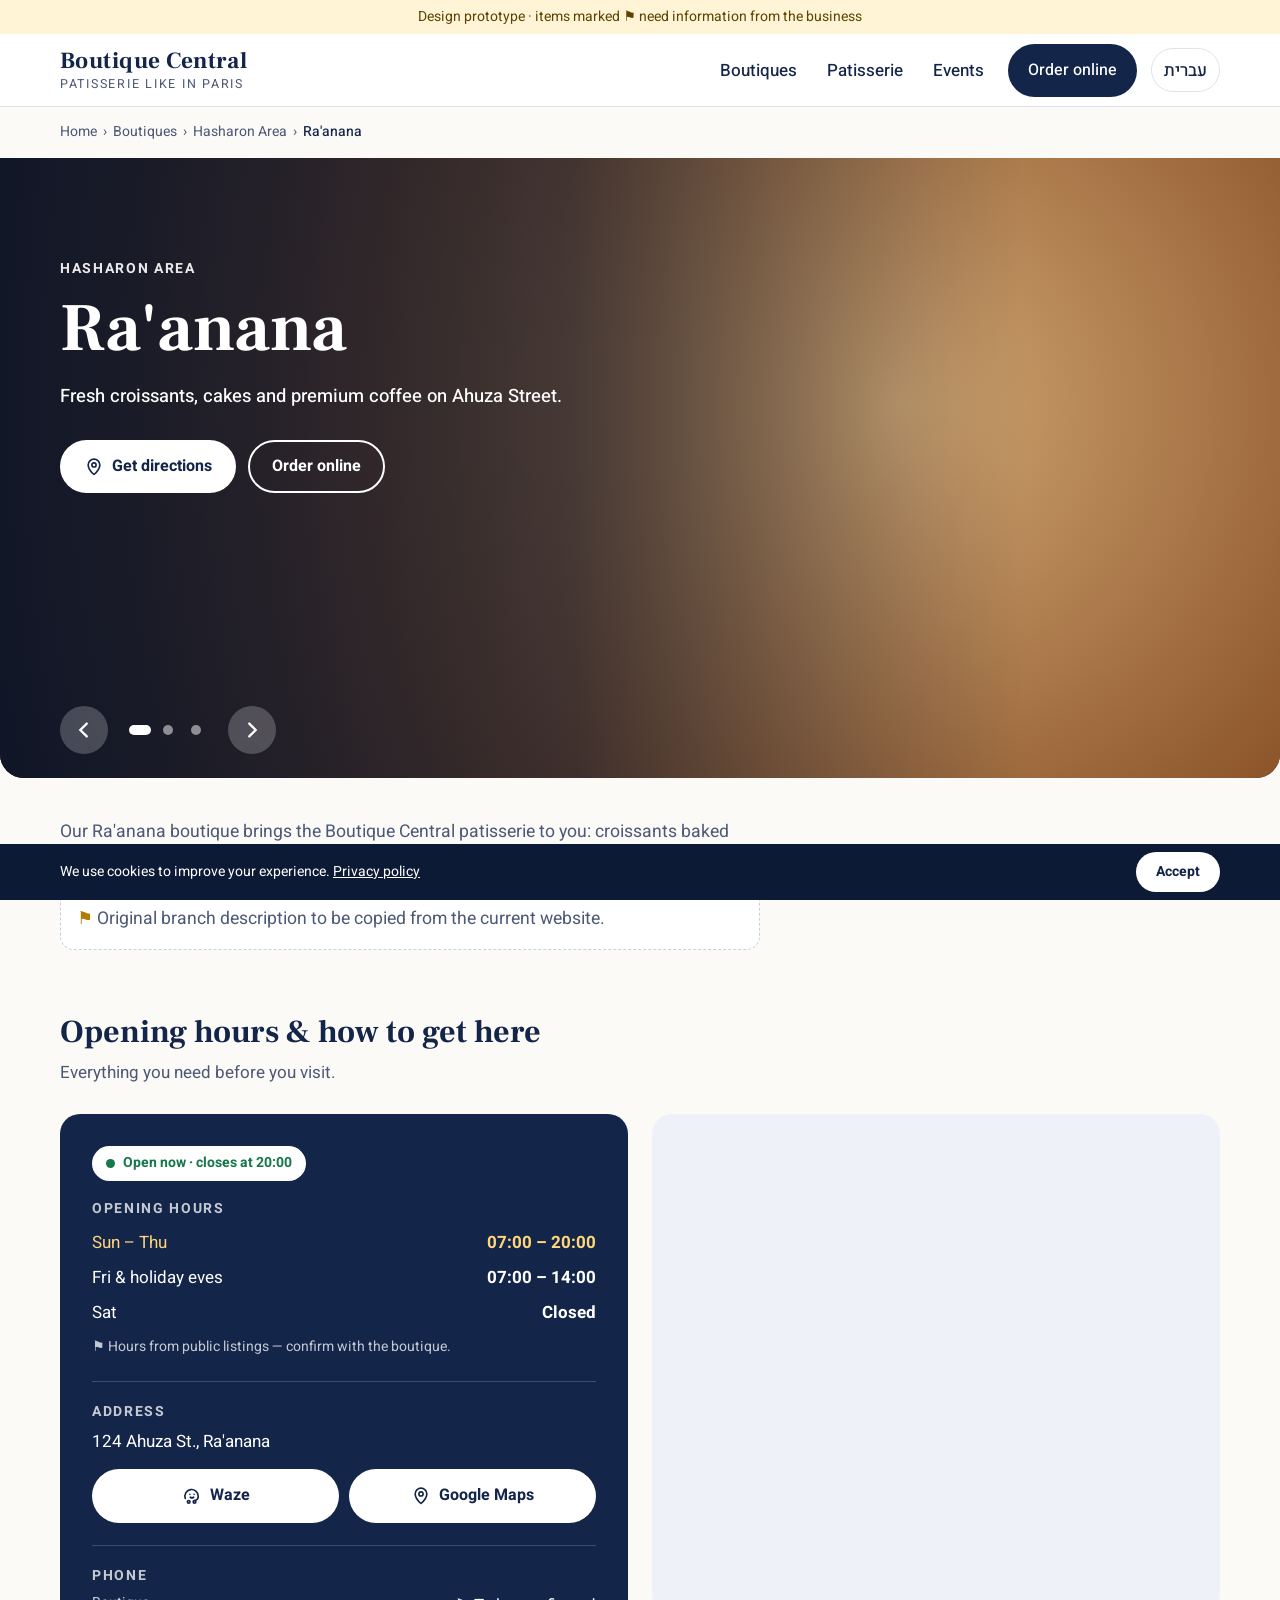
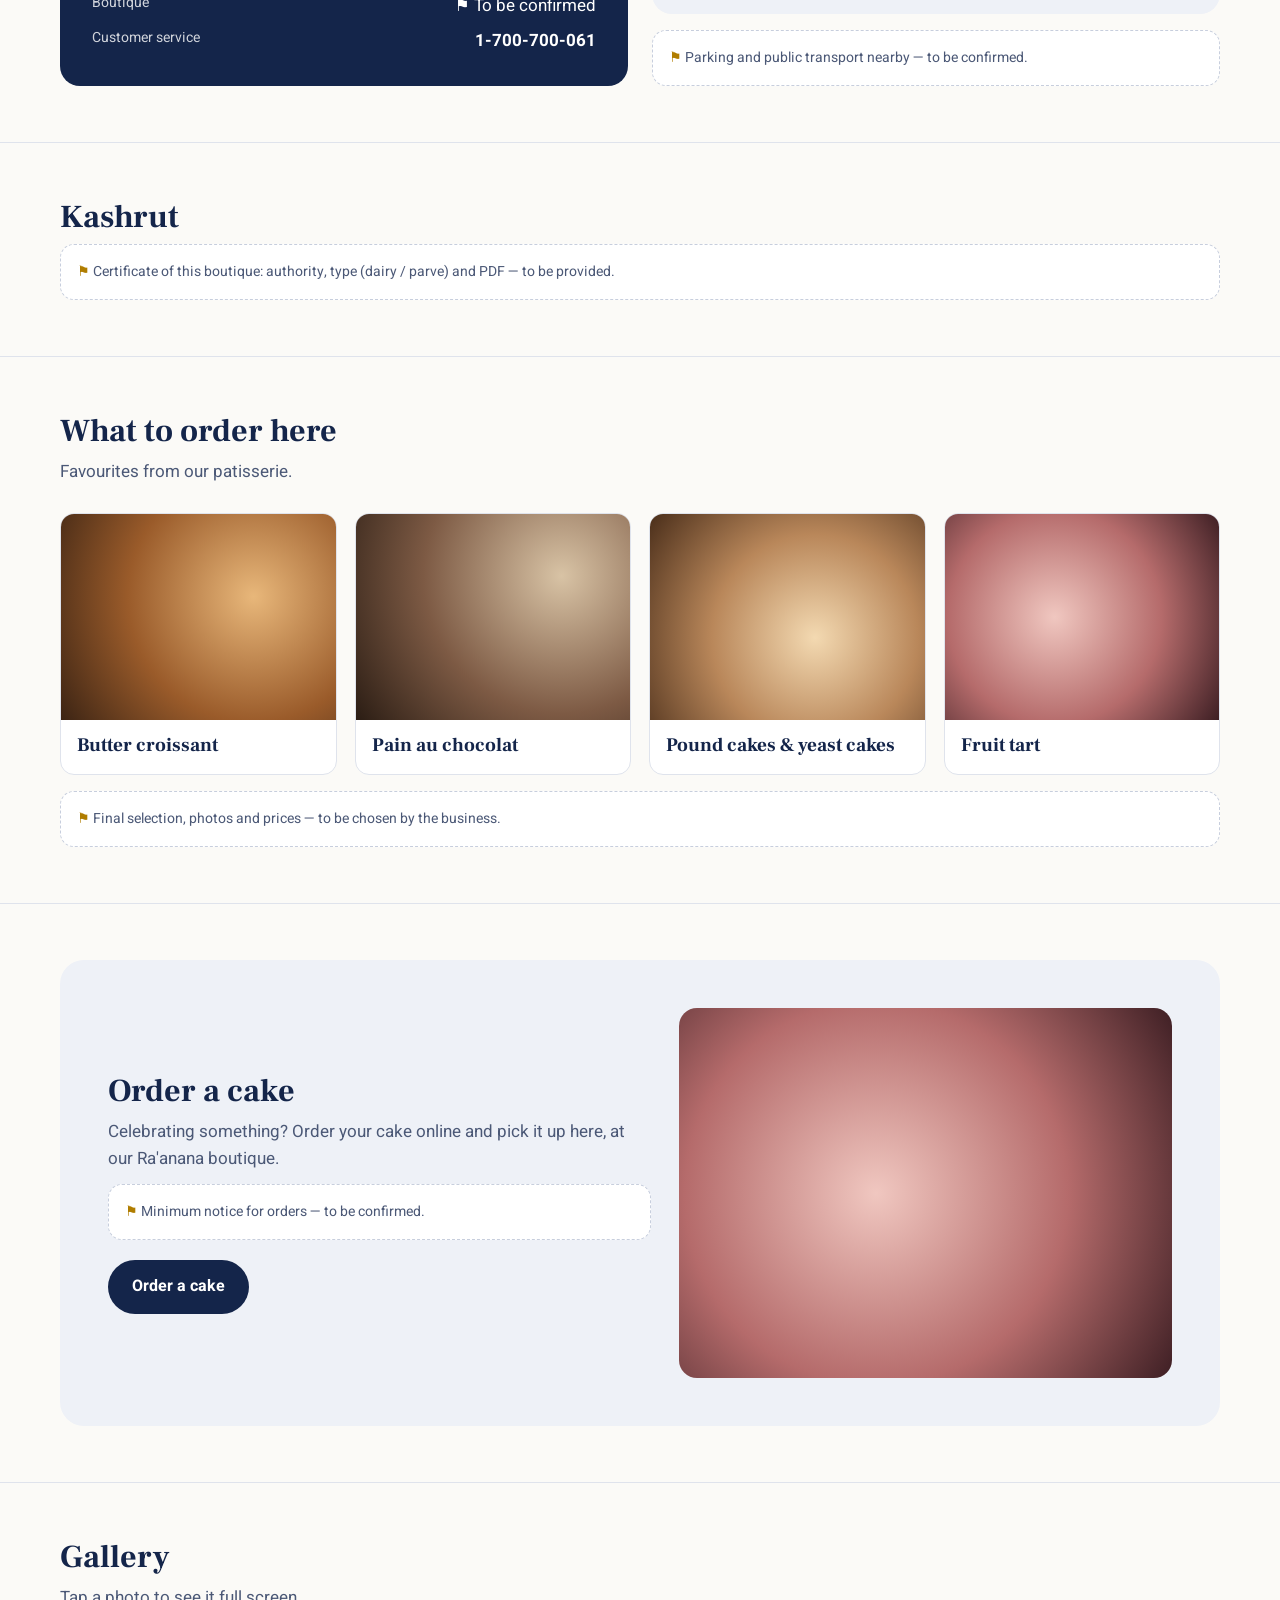
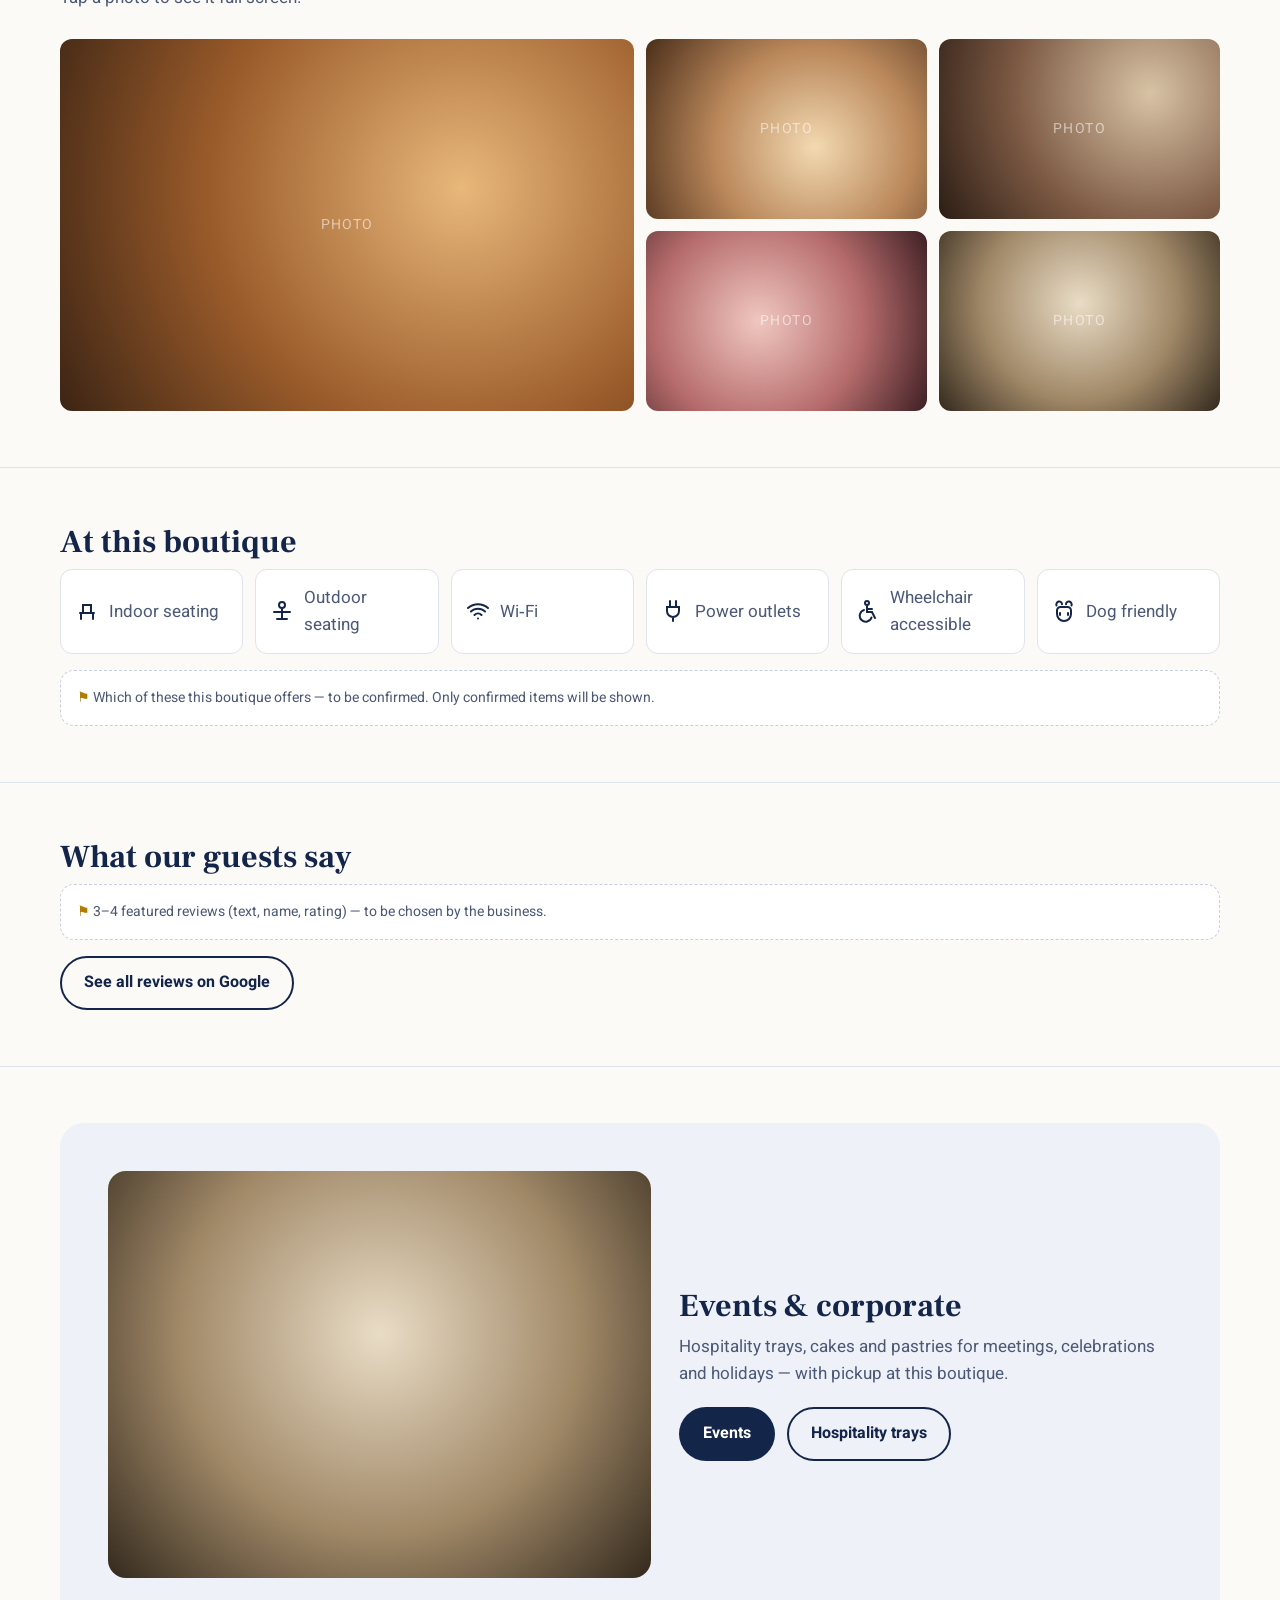
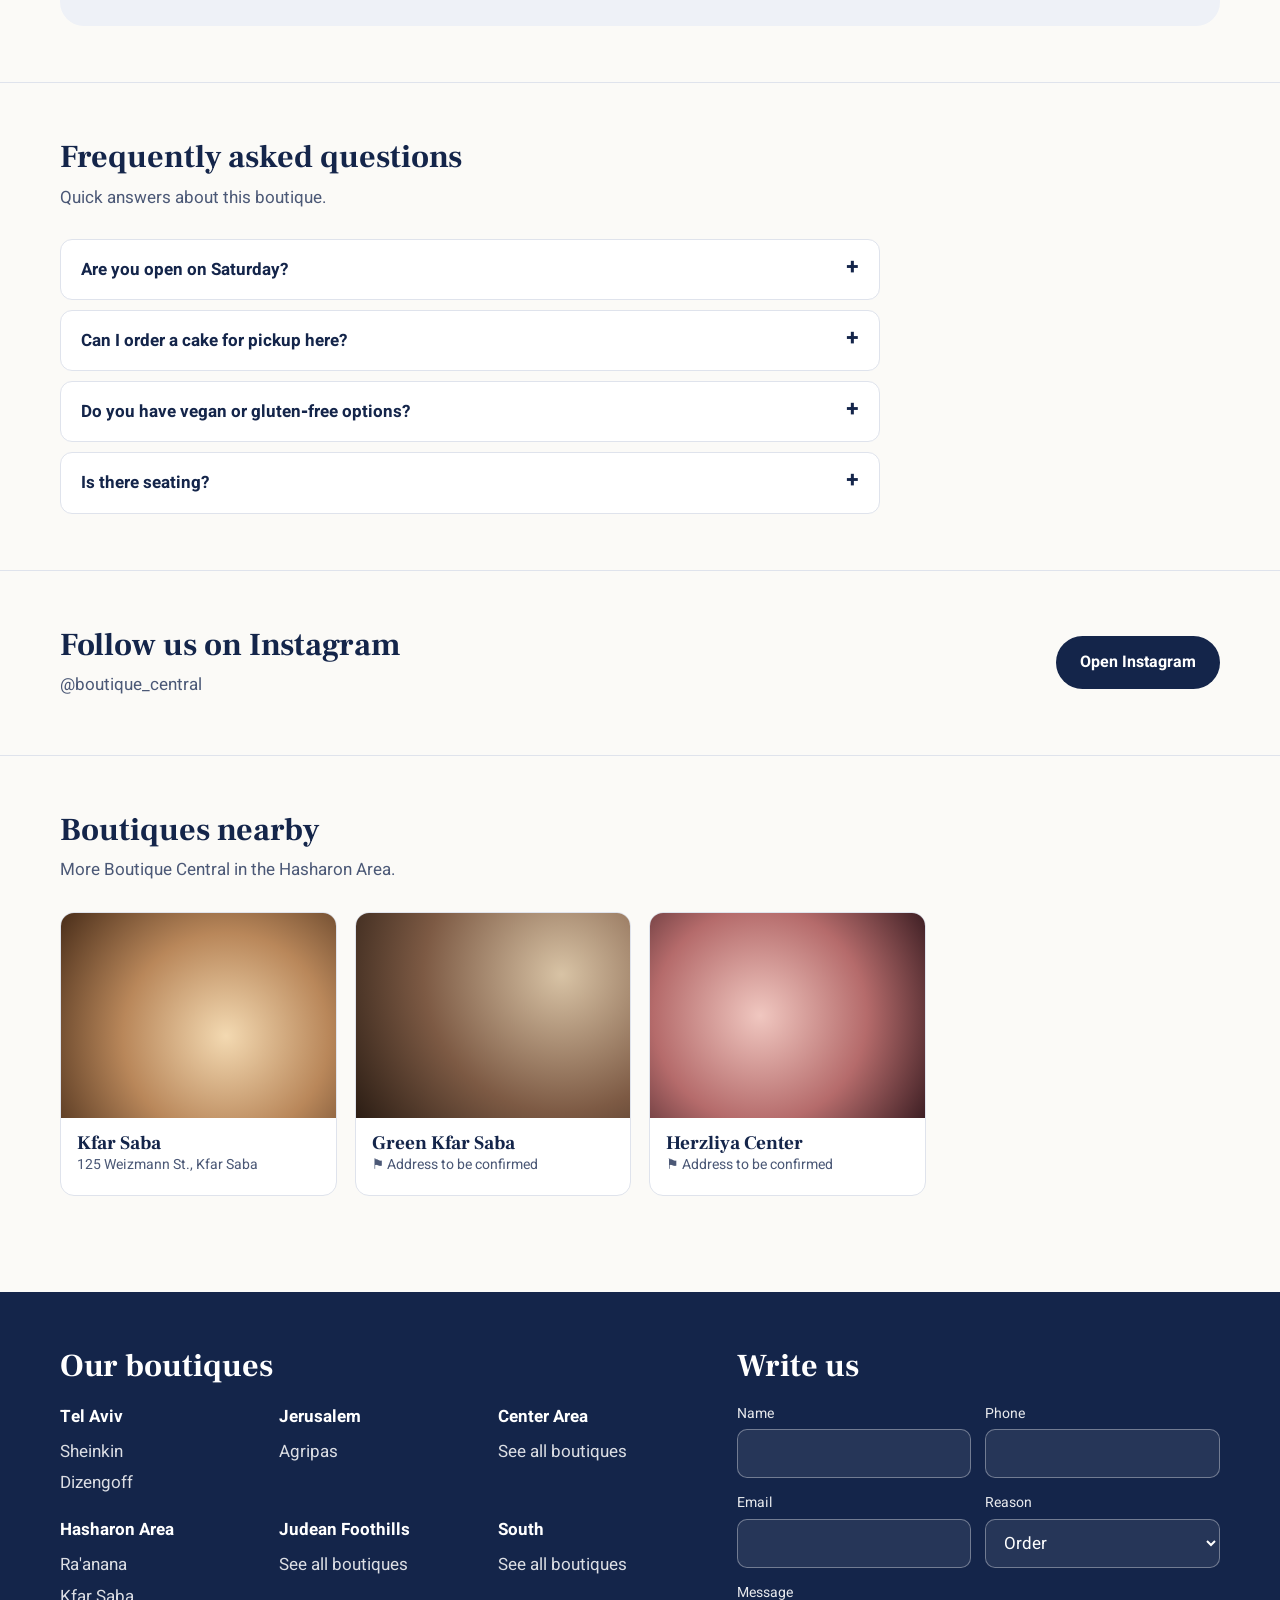
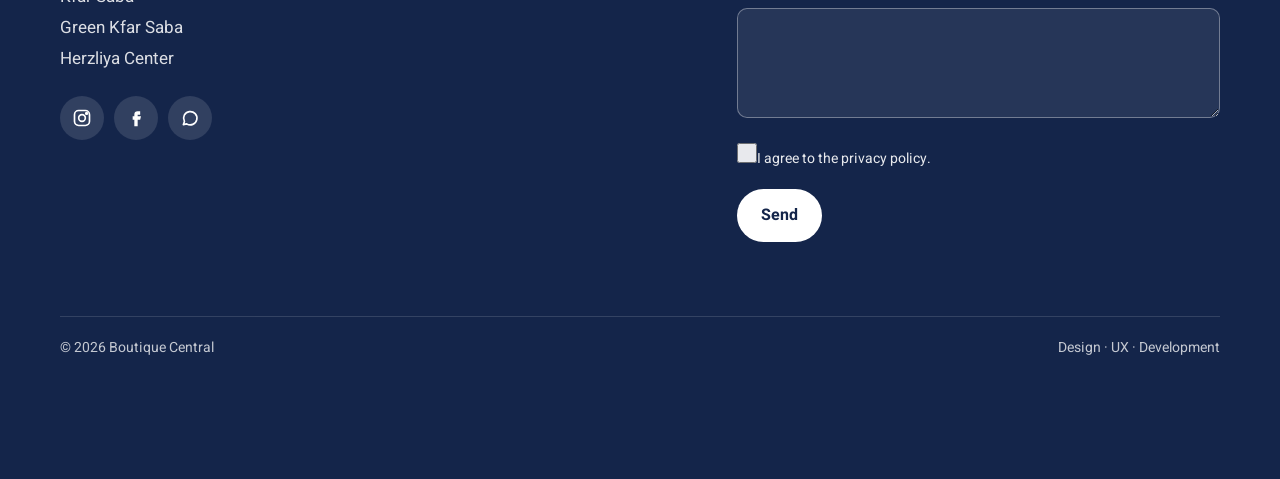
==== boutique-central/boutique.html @ 3d8c4fed "Add Boutique Central homepage and data-driven boutique pages - index.html: new homepage with hero, p" ====
<!doctype html>
<html lang="en" dir="ltr">
<head>
  <meta charset="utf-8">
  <meta name="viewport" content="width=device-width, initial-scale=1">
  <title>Boutique Central – Patisserie &amp; Café</title>
  <meta name="description" content="Boutique Central patisserie and café: address, opening hours, directions and online ordering.">
  <meta property="og:type" content="business.business">
  <link rel="preconnect" href="https://fonts.googleapis.com">
  <link rel="preconnect" href="https://fonts.gstatic.com" crossorigin>
  <link href="https://fonts.googleapis.com/css2?family=Frank+Ruhl+Libre:wght@500;700&family=Heebo:wght@400;500;700&display=swap" rel="stylesheet">
  <link rel="stylesheet" href="styles.css">
  <script id="ld" type="application/ld+json"></script>
</head>
<body>
  <a class="skip" href="#main" data-i18n="skip">Skip to content</a>
  <div class="proto" data-i18n="proto">Design prototype · items marked ⚑ need information from the business</div>

  <header class="site">
    <div class="container bar">
      <a class="logo" href="index.html">
        <b>Boutique Central</b>
        <small data-i18n="tagline">Patisserie like in Paris</small>
      </a>
      <button class="burger" aria-expanded="false" aria-controls="menu" data-i18n-aria="menu">
        <svg width="24" height="24" viewBox="0 0 24 24" fill="none" stroke="currentColor" stroke-width="2" stroke-linecap="round"><path d="M4 7h16M4 12h16M4 17h16"/></svg>
      </button>
      <ul class="menu" id="menu">
        <li><a href="index.html#find" data-i18n="nav_boutiques">Boutiques</a></li>
        <li><a href="index.html#patisserie" data-i18n="nav_patisserie">Patisserie</a></li>
        <li><a href="#events" data-i18n="nav_events">Events</a></li>
        <li><a class="btn btn-solid" data-link="order" href="#" target="_blank" rel="noopener" data-i18n="nav_order">Order online</a></li>
        <li><button class="lang" type="button" id="lang" lang="he">עברית</button></li>
      </ul>
    </div>
  </header>

  <main id="main">
    <nav class="container crumbs" data-i18n-aria="crumbs">
      <ol>
        <li><a href="index.html" data-i18n="home">Home</a></li>
        <li><a href="index.html#find" data-i18n="nav_boutiques">Boutiques</a></li>
        <li><a href="#" data-b="zoneName" id="crumb-zone"></a></li>
        <li><span aria-current="page" data-b="city"></span></li>
      </ol>
    </nav>

    <!-- Portada con carrusel -->
    <div class="hero" aria-roledescription="carousel">
      <div class="slides">
        <div class="slide active" role="group" aria-roledescription="slide"><div class="ph ph-1"></div></div>
        <div class="slide" role="group" aria-roledescription="slide"><div class="ph ph-2"></div></div>
        <div class="slide" role="group" aria-roledescription="slide"><div class="ph ph-3"></div></div>
      </div>
      <div class="container hero-content">
        <span class="zone" data-b="zoneName"></span>
        <h1 data-b="city"></h1>
        <p data-b="heroLine"></p>
        <div class="actions">
          <a class="btn btn-white" data-link="gmaps" href="#" target="_blank" rel="noopener">
            <svg viewBox="0 0 24 24" fill="none" stroke="currentColor" stroke-width="2" stroke-linecap="round" stroke-linejoin="round"><path d="M12 21s-7-6.2-7-11.5a7 7 0 0 1 14 0C19 14.8 12 21 12 21z"/><circle cx="12" cy="9.5" r="2.5"/></svg>
            <span data-i18n="get_directions">Get directions</span>
          </a>
          <a class="btn btn-outline" data-link="order" href="#" target="_blank" rel="noopener" data-i18n="nav_order">Order online</a>
        </div>
      </div>
      <div class="carousel-ui">
        <div class="container">
          <button class="arrow" type="button" id="prev" data-i18n-aria="prev_photo"><svg viewBox="0 0 24 24" fill="none" stroke="currentColor" stroke-width="2.5" stroke-linecap="round"><path d="M15 5l-7 7 7 7"/></svg></button>
          <div class="dots" id="dots"></div>
          <button class="arrow" type="button" id="next" data-i18n-aria="next_photo"><svg viewBox="0 0 24 24" fill="none" stroke="currentColor" stroke-width="2.5" stroke-linecap="round"><path d="M9 5l7 7-7 7"/></svg></button>
        </div>
      </div>
    </div>

    <div class="container intro">
      <p data-b="intro"></p>
      <p class="pending" style="margin-top:14px" data-i18n="intro_pending">Original branch description to be copied from the current website.</p>
    </div>

    <!-- Información: horario, contacto, mapa -->
    <section id="info">
      <div class="container">
        <h2 data-i18n="info_h">Opening hours &amp; how to get here</h2>
        <p class="lead" data-i18n="info_sub">Everything you need before you visit.</p>
        <div class="info-grid">
          <div class="info-card">
            <div class="status" id="status" hidden></div>

            <div class="block">
              <h3 data-i18n="hours_h">Opening hours</h3>
              <table class="hours"><tbody id="hours"></tbody></table>
              <p class="note" id="hours-note"></p>
            </div>

            <div class="block">
              <h3 data-i18n="address_h">Address</h3>
              <p data-b="address"></p>
              <div class="nav-btns" id="nav-btns">
                <a class="btn btn-white" data-link="waze" href="#" target="_blank" rel="noopener">
                  <svg viewBox="0 0 24 24" fill="none" stroke="currentColor" stroke-width="2" stroke-linecap="round" stroke-linejoin="round"><path d="M4 15a8 8 0 1 1 15.5-2.8c0 3-2 4.8-4.5 5.3"/><circle cx="8" cy="19" r="1.6"/><circle cx="15" cy="19" r="1.6"/><path d="M9.5 10h.01M14.5 10h.01M10 13.5c1.2 1 2.8 1 4 0"/></svg>
                  Waze
                </a>
                <a class="btn btn-white" data-link="gmaps" href="#" target="_blank" rel="noopener">
                  <svg viewBox="0 0 24 24" fill="none" stroke="currentColor" stroke-width="2" stroke-linecap="round" stroke-linejoin="round"><path d="M12 21s-7-6.2-7-11.5a7 7 0 0 1 14 0C19 14.8 12 21 12 21z"/><circle cx="12" cy="9.5" r="2.5"/></svg>
                  Google Maps
                </a>
              </div>
            </div>

            <div class="block">
              <h3 data-i18n="phone_h">Phone</h3>
              <ul class="phones">
                <li><span class="tag" data-i18n="phone_branch">Boutique</span><span data-i18n="tbc">⚑ To be confirmed</span></li>
                <li><span class="tag" data-i18n="phone_cs">Customer service</span><a href="tel:1700700061" dir="ltr">1-700-700-061</a></li>
              </ul>
            </div>
          </div>

          <div class="map-wrap">
            <iframe class="map" id="map" loading="lazy" referrerpolicy="no-referrer-when-downgrade"></iframe>
            <p class="pending" data-i18n="getting_pending">Parking and public transport nearby — to be confirmed.</p>
          </div>
        </div>
      </div>
    </section>

    <!-- Kashrut -->
    <section id="kashrut">
      <div class="container">
        <h2 data-i18n="kashrut_h">Kashrut</h2>
        <p class="pending" data-i18n="kashrut_pending">Certificate of this boutique: authority, type (dairy / parve) and PDF — to be provided.</p>
      </div>
    </section>

    <!-- Qué pedir -->
    <section id="order-here">
      <div class="container">
        <h2 data-i18n="what_h">What to order here</h2>
        <p class="lead" data-i18n="what_sub">Favourites from our patisserie.</p>
        <div class="cards">
          <article class="card"><div class="ph ph-1"></div><div class="body"><h3 data-i18n="p1">Butter croissant</h3></div></article>
          <article class="card"><div class="ph ph-3"></div><div class="body"><h3 data-i18n="p2">Pain au chocolat</h3></div></article>
          <article class="card"><div class="ph ph-2"></div><div class="body"><h3 data-i18n="p3">Pound cakes &amp; yeast cakes</h3></div></article>
          <article class="card"><div class="ph ph-4"></div><div class="body"><h3 data-i18n="p4">Fruit tart</h3></div></article>
        </div>
        <p class="pending" style="margin-top:16px" data-i18n="what_pending">Final selection, photos and prices — to be chosen by the business.</p>
      </div>
    </section>

    <!-- Encargar pastel -->
    <section id="cake">
      <div class="container">
        <div class="panel split">
          <div>
            <h2 data-i18n="cake_h">Order a cake</h2>
            <p class="lead" style="margin-bottom:12px" data-b="cakeText"></p>
            <p class="pending" data-i18n="cake_pending">Minimum notice for orders — to be confirmed.</p>
            <div class="actions">
              <a class="btn btn-solid" data-link="order" href="#" target="_blank" rel="noopener" data-i18n="cake_btn">Order a cake</a>
            </div>
          </div>
          <div class="ph ph-4"></div>
        </div>
      </div>
    </section>

    <!-- Galería -->
    <section id="gallery">
      <div class="container">
        <h2 data-i18n="gallery_h">Gallery</h2>
        <p class="lead" data-i18n="gallery_sub">Tap a photo to see it full screen.</p>
        <div class="gallery" id="gallery-grid">
          <button type="button"><div class="ph ph-1"><span data-i18n="photo">Photo</span></div></button>
          <button type="button"><div class="ph ph-2"><span data-i18n="photo">Photo</span></div></button>
          <button type="button"><div class="ph ph-3"><span data-i18n="photo">Photo</span></div></button>
          <button type="button"><div class="ph ph-4"><span data-i18n="photo">Photo</span></div></button>
          <button type="button"><div class="ph ph-5"><span data-i18n="photo">Photo</span></div></button>
        </div>
      </div>
    </section>

    <!-- Servicios del local -->
    <section id="amenities">
      <div class="container">
        <h2 data-i18n="amen_h">At this boutique</h2>
        <ul class="amenities">
          <li><svg viewBox="0 0 24 24" fill="none" stroke="currentColor" stroke-width="2" stroke-linecap="round"><path d="M6 20v-6h12v6M5 14h14M8 14V6h8v8"/></svg><span data-i18n="am1">Indoor seating</span></li>
          <li><svg viewBox="0 0 24 24" fill="none" stroke="currentColor" stroke-width="2" stroke-linecap="round"><circle cx="12" cy="6" r="3"/><path d="M12 9v11M7 20h10M4 13h16"/></svg><span data-i18n="am2">Outdoor seating</span></li>
          <li><svg viewBox="0 0 24 24" fill="none" stroke="currentColor" stroke-width="2" stroke-linecap="round"><path d="M2 9a15 15 0 0 1 20 0M5 12.5a10 10 0 0 1 14 0M8.5 16a5 5 0 0 1 7 0M12 19.5h.01"/></svg><span>Wi‑Fi</span></li>
          <li><svg viewBox="0 0 24 24" fill="none" stroke="currentColor" stroke-width="2" stroke-linecap="round"><path d="M9 2v6M15 2v6M6 8h12v4a6 6 0 0 1-12 0zM12 18v4"/></svg><span data-i18n="am4">Power outlets</span></li>
          <li><svg viewBox="0 0 24 24" fill="none" stroke="currentColor" stroke-width="2" stroke-linecap="round"><circle cx="11" cy="4" r="2"/><path d="M11 7v6h5l3 6M11 10h5M8 11a6 6 0 1 0 7.5 7.5"/></svg><span data-i18n="am5">Wheelchair accessible</span></li>
          <li><svg viewBox="0 0 24 24" fill="none" stroke="currentColor" stroke-width="2" stroke-linecap="round"><path d="M10 5.2C10 3.4 8.3 2 6.5 2.5 4.8 3 4 5 4.5 6.5M14 5.2c0-1.8 1.7-3.2 3.5-2.7 1.7.5 2.5 2.5 2 4M8 14v2M16 14v2M8.5 8h7a3.5 3.5 0 0 1 3.5 3.5V15a7 7 0 0 1-14 0v-3.5A3.5 3.5 0 0 1 8.5 8z"/></svg><span data-i18n="am6">Dog friendly</span></li>
        </ul>
        <p class="pending" data-i18n="amen_pending">Which of these this boutique offers — to be confirmed. Only confirmed items will be shown.</p>
      </div>
    </section>

    <!-- Reseñas -->
    <section id="reviews">
      <div class="container">
        <h2 data-i18n="reviews_h">What our guests say</h2>
        <p class="pending" style="margin-bottom:16px" data-i18n="reviews_pending">3–4 featured reviews (text, name, rating) — to be chosen by the business.</p>
        <a class="btn btn-outline" id="reviews-link" href="#" target="_blank" rel="noopener" data-i18n="reviews_btn">See all reviews on Google</a>
      </div>
    </section>

    <!-- Eventos -->
    <section id="events">
      <div class="container">
        <div class="panel split">
          <div class="ph ph-5"></div>
          <div>
            <h2 data-i18n="events_h">Events &amp; corporate</h2>
            <p class="lead" style="margin-bottom:0" data-i18n="events_p">Hospitality trays, cakes and pastries for meetings, celebrations and holidays — with pickup at this boutique.</p>
            <div class="actions">
              <a class="btn btn-solid" data-link="events" href="#" data-i18n="events_btn">Events</a>
              <a class="btn btn-outline" href="index.html#patisserie" data-i18n="trays_btn">Hospitality trays</a>
            </div>
          </div>
        </div>
      </div>
    </section>

    <!-- Preguntas frecuentes -->
    <section id="faq">
      <div class="container">
        <h2 data-i18n="faq_h">Frequently asked questions</h2>
        <p class="lead" data-i18n="faq_sub">Quick answers about this boutique.</p>
        <div class="faq">
          <details><summary data-i18n="q1">Are you open on Saturday?</summary><div class="answer" data-i18n="a1q">No. The boutique is closed on Saturday and opens again on Sunday morning.</div></details>
          <details><summary data-i18n="q2">Can I order a cake for pickup here?</summary><div class="answer" data-b="a2q"></div></details>
          <details><summary data-i18n="q3">Do you have vegan or gluten‑free options?</summary><div class="answer"><span class="pending" data-i18n="tbc_answer">Answer to be confirmed.</span></div></details>
          <details><summary data-i18n="q4">Is there seating?</summary><div class="answer"><span class="pending" data-i18n="tbc_answer">Answer to be confirmed.</span></div></details>
        </div>
      </div>
    </section>

    <!-- Instagram -->
    <section>
      <div class="container insta">
        <div>
          <h2 data-i18n="insta_h">Follow us on Instagram</h2>
          <p class="lead" style="margin:0">@boutique_central</p>
        </div>
        <a class="btn btn-solid" data-link="instagram" href="#" target="_blank" rel="noopener" data-i18n="insta_btn">Open Instagram</a>
      </div>
    </section>

    <!-- Sucursales cercanas -->
    <section id="nearby">
      <div class="container">
        <h2 data-i18n="nearby_h">Boutiques nearby</h2>
        <p class="lead" data-b="nearbySub"></p>
        <div class="cards" id="nearby-cards"></div>
      </div>
    </section>
  </main>

  <footer class="site">
    <div class="container">
      <div class="foot-grid">
        <div>
          <h2 data-i18n="all_h">Our boutiques</h2>
          <div class="zones" id="zones"></div>
          <div class="social">
            <a data-link="instagram" href="#" target="_blank" rel="noopener" aria-label="Instagram"><svg viewBox="0 0 24 24" fill="none" stroke="currentColor" stroke-width="2"><rect x="3" y="3" width="18" height="18" rx="5"/><circle cx="12" cy="12" r="4"/><circle cx="17.5" cy="6.5" r="1" fill="currentColor"/></svg></a>
            <a href="#" aria-label="Facebook"><svg viewBox="0 0 24 24" fill="currentColor"><path d="M14 8h3V4h-3a4 4 0 0 0-4 4v2H8v4h2v8h4v-8h3l1-4h-4V8z"/></svg></a>
            <a data-link="whatsapp" href="#" target="_blank" rel="noopener" aria-label="WhatsApp"><svg viewBox="0 0 24 24" fill="none" stroke="currentColor" stroke-width="2" stroke-linejoin="round"><path d="M4 20l1.3-3.9A8 8 0 1 1 8 19z"/></svg></a>
          </div>
        </div>

        <div>
          <h2 data-i18n="write_h">Write us</h2>
          <form class="contact" id="contact" novalidate>
            <input type="hidden" name="branch" id="branch-field">
            <div class="row2">
              <div><label for="f-name" data-i18n="f_name">Name</label><input id="f-name" name="fname" required autocomplete="name"></div>
              <div><label for="f-phone" data-i18n="f_phone">Phone</label><input id="f-phone" name="fphnumber" type="tel" autocomplete="tel" dir="ltr"></div>
            </div>
            <div class="row2">
              <div><label for="f-email" data-i18n="f_email">Email</label><input id="f-email" name="femail" type="email" required autocomplete="email" dir="ltr"></div>
              <div>
                <label for="f-reason" data-i18n="f_reason">Reason</label>
                <select id="f-reason" name="fsubject">
                  <option data-i18n="r1">Order</option>
                  <option data-i18n="r2">Cake order</option>
                  <option data-i18n="r3">Events &amp; catering</option>
                  <option data-i18n="r4">Feedback</option>
                  <option data-i18n="r5">Other</option>
                </select>
              </div>
            </div>
            <div><label for="f-msg" data-i18n="f_msg">Message</label><textarea id="f-msg" name="fmsgarea" required></textarea></div>
            <label class="check"><input type="checkbox" name="chk[]" required><span data-i18n="f_consent">I agree to the privacy policy.</span></label>
            <div><button class="btn btn-white" type="submit" data-i18n="f_send">Send</button></div>
            <p class="form-msg" id="form-msg" role="status"></p>
          </form>
        </div>
      </div>
      <div class="legal">
        <span>© <span id="year"></span> Boutique Central</span>
        <span data-i18n="credits">Design · UX · Development</span>
      </div>
    </div>
  </footer>

  <!-- Barra fija en móvil -->
  <nav class="mobile-bar" data-i18n-aria="quick">
    <a href="tel:1700700061"><svg viewBox="0 0 24 24" fill="none" stroke="currentColor" stroke-width="2" stroke-linejoin="round"><path d="M5 4h4l2 5-2.5 1.5a11 11 0 0 0 5 5L15 13l5 2v4a2 2 0 0 1-2 2A16 16 0 0 1 3 6a2 2 0 0 1 2-2"/></svg><span data-i18n="m_call">Call</span></a>
    <a data-link="gmaps" href="#" target="_blank" rel="noopener"><svg viewBox="0 0 24 24" fill="none" stroke="currentColor" stroke-width="2" stroke-linejoin="round"><path d="M3 11l18-8-8 18-2-8z"/></svg><span data-i18n="m_dir">Directions</span></a>
    <a class="primary" data-link="order" href="#" target="_blank" rel="noopener"><svg viewBox="0 0 24 24" fill="none" stroke="currentColor" stroke-width="2" stroke-linejoin="round"><path d="M6 7h12l-1 13H7z"/><path d="M9 7a3 3 0 0 1 6 0"/></svg><span data-i18n="m_order">Order</span></a>
    <a data-link="whatsapp" href="#" target="_blank" rel="noopener"><svg viewBox="0 0 24 24" fill="none" stroke="currentColor" stroke-width="2" stroke-linejoin="round"><path d="M4 20l1.3-3.9A8 8 0 1 1 8 19z"/></svg><span>WhatsApp</span></a>
  </nav>

  <!-- Barra de cookies -->
  <div class="cookie" id="cookie" role="region" data-i18n-aria="cookie_label">
    <div class="container">
      <span><span data-i18n="cookie_text">We use cookies to improve your experience.</span> <a href="#" data-i18n="privacy">Privacy policy</a></span>
      <button class="btn btn-white" type="button" id="cookie-ok" data-i18n="accept">Accept</button>
    </div>
  </div>

  <!-- Ventana del club -->
  <div class="modal" id="club" aria-hidden="true">
    <div class="dialog" role="dialog" aria-modal="true" aria-labelledby="club-title">
      <button class="close" type="button" id="club-close" data-i18n-aria="close">×</button>
      <div class="ph ph-1"></div>
      <div class="inner">
        <p class="title" id="club-title" data-i18n="club_h">Join the Boutique Central club</p>
        <p data-i18n="club_p">Join us and get member benefits and news from the patisserie.</p>
        <a class="btn btn-solid" data-link="club" href="#" target="_blank" rel="noopener" data-i18n="club_btn">Join now</a>
      </div>
    </div>
  </div>

  <div class="lightbox" id="lightbox" role="dialog" aria-modal="true" data-i18n-aria="gallery_h">
    <button class="close" type="button" id="lb-close" data-i18n-aria="close">×</button>
    <button class="arrow prev" type="button" id="lb-prev" data-i18n-aria="prev_photo"><svg viewBox="0 0 24 24" fill="none" stroke="currentColor" stroke-width="2.5" stroke-linecap="round"><path d="M15 5l-7 7 7 7"/></svg></button>
    <figure id="lb-figure"><div class="ph"></div></figure>
    <button class="arrow next" type="button" id="lb-next" data-i18n-aria="next_photo"><svg viewBox="0 0 24 24" fill="none" stroke="currentColor" stroke-width="2.5" stroke-linecap="round"><path d="M9 5l7 7-7 7"/></svg></button>
  </div>

  <script src="data.js"></script>
  <script src="common.js"></script>
  <script>
    // ---- Sucursal elegida por ?b=<slug> ----
    const slug = new URLSearchParams(location.search).get("b") || "raanana";
    const B = BC_BRANCHES.find(b => b.slug === slug) || BC_BRANCHES[0];
    const zone = BC_ZONES.find(z => z.id === B.zone);

    const mapQuery = encodeURIComponent(B.address ? `${B.address.en}, Israel` : `Boutique Central ${B.name.en}, Israel`);
    BC.links.gmaps = `https://www.google.com/maps/dir/?api=1&destination=${mapQuery}`;
    BC.links.waze = `https://waze.com/ul?q=${mapQuery}&navigate=yes`;
    document.getElementById("map").src = `https://www.google.com/maps?q=${mapQuery}&output=embed`;
    document.getElementById("reviews-link").href = `https://www.google.com/maps/search/?api=1&query=${encodeURIComponent("Boutique Central " + B.name.en)}`;
    document.getElementById("branch-field").value = B.name.en;
    document.getElementById("crumb-zone").href = `index.html?zone=${B.zone}#find`;

    BC.addEn({
      hero_on: "Fresh croissants, cakes and premium coffee on {street}.",
      hero_in: "Fresh croissants, cakes and premium coffee in {city}.",
      intro: "Our {city} boutique brings the Boutique Central patisserie to you: croissants baked every morning, cakes, pastries and coffee, from Sunday to Friday.",
      cake: "Celebrating something? Order your cake online and pick it up here, at our {city} boutique.",
      a2q: "Yes. Order online and choose pickup at the {city} boutique.",
      nearby_sub: "More Boutique Central in the {zone}.",
      sun_thu: "Sun – Thu", fri: "Fri &amp; holiday eves", sat: "Sat", closed: "Closed",
      hours_note: "⚑ Hours from public listings — confirm with the boutique.",
      hours_missing: "⚑ Opening hours to be confirmed.",
      map_title: "Map: Boutique Central {city}",
      title: "Boutique Central {city} – Patisserie & Café",
      gallery_alt: "Boutique Central {city} – pastries on display"
    });
    BC.addHe({
      hero_on: "קרואסונים טריים, עוגות וקפה מעולה ב{street}.",
      hero_in: "קרואסונים טריים, עוגות וקפה מעולה ב{city}.",
      intro: "הבוטיק שלנו ב{city} מביא אליכם את הפטיסרי של בוטיק סנטרל: קרואסונים שנאפים כל בוקר, עוגות, מאפים וקפה, מיום ראשון עד שישי.",
      intro_pending: "תיאור הסניף המקורי יועתק מהאתר הנוכחי.",
      cake: "חוגגים משהו? הזמינו עוגה אונליין ואספו אותה כאן, בבוטיק ב{city}.",
      a2q: "כן. הזמינו אונליין ובחרו איסוף מהבוטיק ב{city}.",
      nearby_sub: "עוד בוטיק סנטרל ב{zone}.",
      info_h: "שעות פתיחה ואיך מגיעים", info_sub: "כל מה שצריך לדעת לפני הביקור.",
      hours_h: "שעות פתיחה", sun_thu: "א׳ – ה׳", fri: "שישי וערבי חג", sat: "שבת", closed: "סגור",
      hours_note: "⚑ שעות ממקורות ציבוריים — יש לאשר מול הסניף.",
      hours_missing: "⚑ שעות פתיחה לאישור.",
      address_h: "כתובת", phone_h: "טלפון", phone_branch: "הסניף", phone_cs: "שירות לקוחות",
      map_title: "מפה: בוטיק סנטרל {city}",
      getting_pending: "חניה ותחבורה ציבורית בסביבה — לאישור.",
      kashrut_h: "כשרות", kashrut_pending: "תעודת הכשרות של הסניף: גוף מכשיר, סוג (חלבי / פרווה) וקובץ PDF — יש לספק.",
      what_h: "מה להזמין כאן", what_sub: "האהובים מהפטיסרי שלנו.",
      p1: "קרואסון חמאה", p2: "פאן או שוקולה", p3: "עוגות בחושות ועוגות שמרים", p4: "טארט פירות",
      what_pending: "המבחר הסופי, תמונות ומחירים — לבחירת העסק.",
      cake_h: "הזמנת עוגה", cake_pending: "זמן הזמנה מראש מינימלי — לאישור.", cake_btn: "להזמנת עוגה",
      gallery_h: "גלריה", gallery_sub: "לחצו על תמונה כדי לראות אותה במסך מלא.",
      amen_h: "בסניף", am1: "ישיבה בפנים", am2: "ישיבה בחוץ", am4: "שקעי חשמל", am5: "נגיש לכיסאות גלגלים", am6: "ידידותי לכלבים",
      amen_pending: "אילו מהשירותים קיימים בסניף — לאישור. יוצגו רק שירותים מאושרים.",
      reviews_h: "מה אומרים עלינו", reviews_pending: "3–4 ביקורות נבחרות (טקסט, שם, דירוג) — לבחירת העסק.", reviews_btn: "לכל הביקורות בגוגל",
      events_h: "אירועים ועסקים", events_p: "מגשי אירוח, עוגות ומאפים לישיבות, חגיגות וחגים — באיסוף מהסניף הזה.",
      events_btn: "אירועים", trays_btn: "מגשי אירוח",
      faq_h: "שאלות נפוצות", faq_sub: "תשובות מהירות על הסניף.",
      q1: "האם אתם פתוחים בשבת?", a1q: "לא. הסניף סגור בשבת ונפתח שוב ביום ראשון בבוקר.",
      q2: "אפשר להזמין עוגה לאיסוף מכאן?",
      q3: "יש אפשרויות טבעוניות או ללא גלוטן?", q4: "יש מקומות ישיבה?", tbc_answer: "התשובה לאישור.",
      nearby_h: "סניפים קרובים",
      title: "בוטיק סנטרל {city} – פטיסרי ובית קפה",
      gallery_alt: "בוטיק סנטרל {city} – מאפים בוויטרינה"
    });

    const fill = s => s.replace("{city}", BC.loc(B.name)).replace("{street}", BC.loc(B.street) || "").replace("{zone}", BC.loc(zone));

    // ---- Horario y estado abierto/cerrado (hora de Israel) ----
    function renderHours() {
      const tbody = document.getElementById("hours"), note = document.getElementById("hours-note"), status = document.getElementById("status");
      tbody.innerHTML = "";
      if (!B.hours) { note.innerHTML = BC.t("hours_missing"); status.hidden = true; return; }
      note.innerHTML = BC.t("hours_note");
      const fmt = h => h ? `${h[0]} – ${h[1]}` : BC.t("closed");
      [["sun_thu", 0, "0,1,2,3,4"], ["fri", 5, "5"], ["sat", 6, "6"]].forEach(([k, d, days]) => {
        const tr = document.createElement("tr");
        tr.dataset.days = days;
        tr.innerHTML = `<th scope="row">${BC.t(k)}</th><td>${fmt(B.hours[d])}</td>`;
        tbody.appendChild(tr);
      });
      updateStatus();
    }
    function updateStatus() {
      const el = document.getElementById("status"), st = BC.hoursStatus(B.hours);
      el.hidden = !st;
      if (!st) return;
      const { day } = BC.nowInIsrael();
      document.querySelectorAll("#hours tr").forEach(tr => tr.classList.toggle("today", tr.dataset.days.split(",").includes(String(day))));
      el.className = `status ${st.cls}`; el.textContent = st.text;
    }
    setInterval(updateStatus, 60000);

    // ---- Sucursales cercanas: misma zona ----
    function renderNearby() {
      const box = document.getElementById("nearby-cards");
      const list = BC_BRANCHES.filter(b => b.zone === B.zone && b.slug !== B.slug).slice(0, 3);
      document.getElementById("nearby").hidden = !list.length;
      box.innerHTML = "";
      list.forEach((b, i) => {
        const a = document.createElement("a");
        a.className = "card"; a.href = BC.branchUrl(b.slug); a.style.textDecoration = "none";
        a.innerHTML = `<div class="ph ph-${(i % 5) + 2}"></div><div class="body"><h3></h3><p></p></div>`;
        a.querySelector("h3").textContent = BC.loc(b.name);
        a.querySelector("p").textContent = BC.loc(b.address) || BC.t("addr_missing");
        box.appendChild(a);
      });
    }

    // ---- Datos estructurados (JSON-LD) ----
    function renderLd() {
      const DAYS = ["Sunday","Monday","Tuesday","Wednesday","Thursday","Friday","Saturday"];
      const bakery = {
        "@type": "Bakery",
        name: `Boutique Central ${B.name.en}`,
        url: `https://www.boutiquecentral.co.il/en/shop/${B.slug}/`,
        telephone: "+972-1-700-700-061",
        servesCuisine: ["French", "Patisserie", "Coffee"],
        parentOrganization: { "@type": "Organization", name: "Boutique Central", url: "https://www.boutiquecentral.co.il/" }
      };
      if (B.address) bakery.address = { "@type": "PostalAddress", streetAddress: B.address.en.split(",")[0], addressLocality: B.address.en.split(",").pop().trim(), addressCountry: "IL" };
      if (B.hours) bakery.openingHoursSpecification = DAYS.map((d, i) => B.hours[i] && { "@type": "OpeningHoursSpecification", dayOfWeek: d, opens: B.hours[i][0], closes: B.hours[i][1] }).filter(Boolean);
      const ld = {
        "@context": "https://schema.org",
        "@graph": [
          bakery,
          { "@type": "BreadcrumbList", itemListElement: [
            { "@type": "ListItem", position: 1, name: "Home", item: "https://www.boutiquecentral.co.il/en/" },
            { "@type": "ListItem", position: 2, name: "Boutiques", item: "https://www.boutiquecentral.co.il/en/shop/" },
            { "@type": "ListItem", position: 3, name: zone.en },
            { "@type": "ListItem", position: 4, name: B.name.en }
          ] },
          { "@type": "FAQPage", mainEntity: [
            { "@type": "Question", name: "Are you open on Saturday?", acceptedAnswer: { "@type": "Answer", text: "No. The boutique is closed on Saturday." } },
            { "@type": "Question", name: "Can I order a cake for pickup here?", acceptedAnswer: { "@type": "Answer", text: `Yes. Order online and choose pickup at the ${B.name.en} boutique.` } }
          ] }
        ]
      };
      document.getElementById("ld").textContent = JSON.stringify(ld);
    }

    // ---- Textos que dependen de la sucursal ----
    BC.onLang(() => {
      const v = {
        city: BC.loc(B.name),
        zoneName: BC.loc(zone),
        address: BC.loc(B.address) || BC.t("addr_missing"),
        heroLine: fill(BC.t(B.street ? "hero_on" : "hero_in")),
        intro: fill(BC.t("intro")),
        cakeText: fill(BC.t("cake")),
        a2q: fill(BC.t("a2q")),
        nearbySub: fill(BC.t("nearby_sub"))
      };
      document.querySelectorAll("[data-b]").forEach(el => { el.textContent = v[el.dataset.b]; });
      document.title = fill(BC.t("title"));
      document.getElementById("map").title = fill(BC.t("map_title"));
      document.querySelectorAll("#gallery-grid button").forEach((b, i, all) => b.setAttribute("aria-label", `${fill(BC.t("gallery_alt"))} (${i + 1}/${all.length})`));
      renderHours();
      renderNearby();
    });
    renderLd();

    // ---- Carrusel de la portada ----
    const slides = [...document.querySelectorAll(".slide")], dots = document.getElementById("dots");
    let current = 0;
    function show(i) {
      current = (i + slides.length) % slides.length;
      slides.forEach((s, k) => { s.classList.toggle("active", k === current); s.setAttribute("aria-hidden", k !== current); });
      [...dots.children].forEach((d, k) => d.setAttribute("aria-current", k === current));
    }
    if (slides.length < 2) {
      document.querySelector(".carousel-ui").hidden = true;
    } else {
      slides.forEach((_, k) => {
        const b = document.createElement("button");
        b.type = "button"; b.className = "dot"; b.setAttribute("aria-label", `${k + 1} / ${slides.length}`);
        b.addEventListener("click", () => show(k));
        dots.appendChild(b);
      });
      document.getElementById("prev").addEventListener("click", () => show(current - 1));
      document.getElementById("next").addEventListener("click", () => show(current + 1));
      show(0);
    }

    // ---- Galería con visor a pantalla completa ----
    const lightbox = document.getElementById("lightbox"), lbFig = document.querySelector("#lb-figure .ph");
    const thumbs = [...document.querySelectorAll("#gallery-grid button")];
    let lbIndex = 0;
    function lbShow(i) {
      lbIndex = (i + thumbs.length) % thumbs.length;
      const src = thumbs[lbIndex].querySelector(".ph");
      lbFig.className = src.className; lbFig.innerHTML = src.innerHTML;
    }
    thumbs.forEach((b, i) => b.addEventListener("click", () => { lbShow(i); BC.openDialog(lightbox, document.getElementById("lb-close")); }));
    document.getElementById("lb-close").addEventListener("click", BC.closeDialog);
    document.getElementById("lb-prev").addEventListener("click", () => lbShow(lbIndex - 1));
    document.getElementById("lb-next").addEventListener("click", () => lbShow(lbIndex + 1));
    lightbox.addEventListener("click", e => { if (e.target === lightbox) BC.closeDialog(); });
    document.addEventListener("keydown", e => {
      if (BC.activeDialog !== lightbox || (e.key !== "ArrowRight" && e.key !== "ArrowLeft")) return;
      const forward = (e.key === "ArrowRight") !== (document.documentElement.dir === "rtl");
      lbShow(lbIndex + (forward ? 1 : -1));
    });

    BC.init();
  </script>
</body>
</html>
---- boutique-central/styles.css ----
:root {
  --navy: #14254a;
  --navy-700: #1f3566;
  --navy-50: #eef1f7;
  --white: #ffffff;
  --bg: #fbfaf7;
  --text: #14254a;
  --muted: #4b5876;
  --line: #dfe3ec;
  --ok: #17784a;
  --closed: #b3261e;

  /* Escala tipográfica: 4 tamaños, 2 pesos */
  --fs-sm: 0.875rem;
  --fs-base: 1.0625rem;
  --fs-lg: clamp(1.5rem, 3vw, 2rem);
  --fs-xl: clamp(2.5rem, 7vw, 4.25rem);
  --fw-regular: 400;
  --fw-bold: 700;

  --radius: 14px;
  --gutter: 16px;
  --font-display: "Frank Ruhl Libre", Georgia, serif;
  --font-body: "Heebo", system-ui, -apple-system, sans-serif;
}
* { box-sizing: border-box; margin: 0; padding: 0; }
html { scroll-behavior: smooth; }
body {
  font-family: var(--font-body);
  font-size: var(--fs-base);
  font-weight: var(--fw-regular);
  line-height: 1.6;
  color: var(--text);
  background: var(--bg);
}
a { color: inherit; }
img { max-width: 100%; display: block; }
button { font: inherit; cursor: pointer; }
:focus-visible { outline: 3px solid #f2b705; outline-offset: 2px; border-radius: 4px; }
.container { width: min(1160px, 100% - 2 * var(--gutter)); margin-inline: auto; }
.sr-only { position: absolute; width: 1px; height: 1px; overflow: hidden; clip: rect(0 0 0 0); white-space: nowrap; }
.skip { position: absolute; inset-inline-start: 8px; top: -60px; background: var(--navy); color: #fff; padding: 10px 16px; border-radius: 8px; z-index: 100; }
.skip:focus { top: 8px; }

h1, h2, h3 { font-family: var(--font-display); font-weight: var(--fw-bold); line-height: 1.15; }
h2 { font-size: var(--fs-lg); margin-bottom: 8px; }
h3 { font-size: 1.2rem; }
.lead { color: var(--muted); margin-bottom: 28px; max-width: 60ch; }
section { padding-block: 56px; }
section + section { border-top: 1px solid var(--line); }

/* Aviso de prototipo */
.proto { background: #fff4d6; color: #5c4400; font-size: var(--fs-sm); text-align: center; padding: 6px var(--gutter); }

/* Datos pendientes del cliente */
.pending {
  border: 1.5px dashed #c7cedd; border-radius: var(--radius); padding: 16px;
  color: var(--muted); font-size: var(--fs-sm); background: #fff;
}
.pending::before { content: "⚑ "; color: #b07d00; }

/* Botones */
.btn {
  display: inline-flex; align-items: center; justify-content: center; gap: 8px;
  min-height: 48px; padding: 12px 22px; border-radius: 999px;
  font-weight: var(--fw-bold); font-size: 1rem; text-decoration: none;
  border: 2px solid transparent; transition: background .2s, color .2s, transform .15s;
}
.btn:hover { transform: translateY(-1px); }
.btn-solid { background: var(--navy); color: #fff; }
.btn-solid:hover { background: var(--navy-700); }
.btn-white { background: #fff; color: var(--navy); }
.btn-outline { border-color: currentColor; background: transparent; }
.btn svg { width: 20px; height: 20px; flex: none; }

/* Encabezado */
header.site {
  position: sticky; top: 0; z-index: 30; background: var(--white);
  border-bottom: 1px solid var(--line);
}
.bar { display: flex; align-items: center; gap: 20px; min-height: 72px; }
.logo { text-decoration: none; line-height: 1.05; }
.logo b { display: block; font-family: var(--font-display); font-size: 1.45rem; letter-spacing: .02em; }
.logo small { font-size: .78rem; letter-spacing: .14em; text-transform: uppercase; color: var(--muted); }
.menu { display: flex; align-items: center; gap: 6px; margin-inline-start: auto; list-style: none; }
.menu a { display: inline-flex; align-items: center; min-height: 44px; padding-inline: 12px; text-decoration: none; font-weight: 500; }
.menu a:not(.btn):hover { text-decoration: underline; text-underline-offset: 4px; }
.menu .btn { padding-inline: 18px; margin-inline-start: 6px; }
.lang {
  min-width: 44px; min-height: 44px; padding-inline: 12px; margin-inline-start: 8px;
  border: 1px solid var(--line); border-radius: 999px; background: #fff; color: var(--navy); font-weight: 500;
}
.burger { display: none; margin-inline-start: auto; width: 44px; height: 44px; border: 0; background: none; color: var(--navy); }
@media (max-width: 900px) {
  .burger { display: inline-grid; place-items: center; }
  .menu {
    display: none; position: absolute; inset-inline: 0; top: 100%;
    flex-direction: column; align-items: stretch; gap: 0; padding: 8px var(--gutter) 16px;
    background: #fff; border-bottom: 1px solid var(--line);
  }
  .menu.open { display: flex; }
  .menu .btn { margin: 8px 0 0; }
  .lang { margin: 0; }
}

/* Migas de pan */
.crumbs { font-size: var(--fs-sm); color: var(--muted); padding-block: 14px; }
.crumbs ol { display: flex; flex-wrap: wrap; gap: 6px; list-style: none; }
.crumbs li + li::before { content: "›"; margin-inline-end: 6px; }
[dir="rtl"] .crumbs li + li::before { content: "‹"; }
.crumbs a { text-decoration: none; }
.crumbs a:hover { text-decoration: underline; }
.crumbs [aria-current] { color: var(--navy); font-weight: 500; }

/* Portada */
.hero { position: relative; min-height: min(78vh, 620px); color: #fff; overflow: hidden; border-radius: 0 0 24px 24px; background: var(--navy); }
.slides { position: absolute; inset: 0; }
.slide { position: absolute; inset: 0; opacity: 0; transition: opacity .6s ease; }
.slide.active { opacity: 1; }
.ph { width: 100%; height: 100%; display: grid; place-items: center; }
.ph span { font-size: var(--fs-sm); letter-spacing: .1em; text-transform: uppercase; opacity: .55; }
.ph-1 { background: radial-gradient(circle at 70% 40%, #e8b77a, #9a5b2a 55%, #3c2414); }
.ph-2 { background: radial-gradient(circle at 60% 60%, #f3d9b1, #b9875a 50%, #4a2e1a); }
.ph-3 { background: radial-gradient(circle at 75% 30%, #d8c3a5, #7d5a44 55%, #2b1d14); }
.ph-4 { background: radial-gradient(circle at 40% 50%, #f0c7c0, #b56b6b 55%, #3e1f24); }
.ph-5 { background: radial-gradient(circle at 50% 40%, #e9dcc6, #a08867 55%, #33291d); }
.hero::after {
  content: ""; position: absolute; inset: 0; pointer-events: none;
  background: linear-gradient(to right, rgba(10,20,42,.88) 0%, rgba(10,20,42,.65) 45%, rgba(10,20,42,.1) 80%);
}
[dir="rtl"] .hero::after { background: linear-gradient(to left, rgba(10,20,42,.88) 0%, rgba(10,20,42,.65) 45%, rgba(10,20,42,.1) 80%); }
.hero-content { position: relative; z-index: 2; padding-block: 96px 120px; }
.hero-content > * { max-width: 560px; }
.zone { display: inline-block; font-size: var(--fs-sm); font-weight: var(--fw-bold); letter-spacing: .12em; text-transform: uppercase; opacity: .9; margin-bottom: 10px; }
.hero h1 { font-size: var(--fs-xl); margin-bottom: 14px; }
.hero p { font-size: 1.15rem; font-weight: 500; margin-bottom: 28px; }
.hero .actions { display: flex; flex-wrap: wrap; gap: 12px; }
.hero .btn-outline { color: #fff; }
.carousel-ui { position: absolute; z-index: 3; inset-inline: 0; bottom: 24px; }
.carousel-ui .container { display: flex; align-items: center; gap: 12px; }
.arrow {
  width: 48px; height: 48px; border-radius: 50%; border: 0;
  background: rgba(255,255,255,.22); color: #fff; backdrop-filter: blur(6px);
  display: grid; place-items: center; transition: background .2s;
}
.arrow:hover { background: rgba(255,255,255,.38); }
.arrow svg { width: 22px; height: 22px; }
[dir="rtl"] .arrow svg { transform: scaleX(-1); }
.dots { display: flex; gap: 4px; margin-inline: 8px; }
.dot { width: 24px; height: 44px; border: 0; background: none; display: grid; place-items: center; }
.dot::before { content: ""; width: 10px; height: 10px; border-radius: 50%; background: rgba(255,255,255,.5); transition: width .2s; }
.dot[aria-current="true"]::before { width: 22px; border-radius: 6px; background: #fff; }

/* Introducción */
.intro { padding-block: 40px 8px; }
.intro p { max-width: 70ch; color: var(--muted); font-size: 1.1rem; }

/* Bloque de información */
.info-grid { display: grid; grid-template-columns: 1fr 1fr; gap: 24px; align-items: start; }
@media (max-width: 860px) { .info-grid { grid-template-columns: 1fr; } }
.info-card { background: var(--navy); color: #fff; border-radius: 20px; padding: clamp(20px, 4vw, 32px); }
.status { display: inline-flex; align-items: center; gap: 8px; padding: 6px 14px; border-radius: 999px; background: #fff; font-weight: var(--fw-bold); font-size: var(--fs-sm); margin-bottom: 20px; }
.status::before { content: ""; width: 9px; height: 9px; border-radius: 50%; background: currentColor; }
.status.open { color: var(--ok); }
.status.closed { color: var(--closed); }
.info-card h3 { font-family: var(--font-body); font-size: var(--fs-sm); text-transform: uppercase; letter-spacing: .12em; opacity: .75; margin-bottom: 8px; }
.info-card .block + .block { margin-top: 22px; padding-top: 22px; border-top: 1px solid rgba(255,255,255,.18); }
.hours { width: 100%; border-collapse: collapse; }
.hours th { text-align: start; font-weight: 400; padding-block: 4px; }
.hours td { text-align: end; font-weight: var(--fw-bold); font-variant-numeric: tabular-nums; }
.hours tr.today th, .hours tr.today td { color: #ffd77a; }
.note { font-size: var(--fs-sm); opacity: .75; margin-top: 6px; }
.phones { display: grid; gap: 8px; list-style: none; }
.phones li { display: flex; justify-content: space-between; gap: 12px; flex-wrap: wrap; }
.phones a { font-weight: var(--fw-bold); text-decoration: none; }
.tag { font-size: var(--fs-sm); opacity: .8; }
.nav-btns { display: flex; flex-wrap: wrap; gap: 10px; margin-top: 14px; }
.nav-btns .btn { flex: 1 1 180px; }
.map { border: 0; width: 100%; height: 100%; min-height: 320px; border-radius: 20px; background: var(--navy-50); }
.map-wrap { display: grid; gap: 16px; height: 100%; grid-template-rows: 1fr auto; }

/* Tarjetas */
.cards { display: grid; gap: 18px; grid-template-columns: repeat(auto-fill, minmax(min(100%, 220px), 1fr)); }
.card { background: #fff; border: 1px solid var(--line); border-radius: var(--radius); overflow: hidden; }
.card .ph { aspect-ratio: 4 / 3; height: auto; color: #fff; }
.card .body { padding: 14px 16px 18px; }
.card p { font-size: var(--fs-sm); color: var(--muted); }

/* Encargar pastel / eventos */
.split { display: grid; grid-template-columns: 1.1fr 1fr; gap: 28px; align-items: center; }
@media (max-width: 760px) { .split { grid-template-columns: 1fr; } }
.panel { background: var(--navy-50); border-radius: 24px; padding: clamp(24px, 5vw, 48px); }
.panel .actions { display: flex; flex-wrap: wrap; gap: 12px; margin-top: 20px; }
.panel .ph { border-radius: 18px; aspect-ratio: 4 / 3; height: auto; color: #fff; }

/* Galería */
.gallery { display: grid; gap: 12px; grid-template-columns: repeat(4, 1fr); grid-auto-rows: 180px; }
.gallery button { border: 0; padding: 0; border-radius: 12px; overflow: hidden; color: #fff; }
.gallery button:first-child { grid-column: span 2; grid-row: span 2; }
.gallery button .ph { transition: transform .4s; }
.gallery button:hover .ph { transform: scale(1.04); }
@media (max-width: 700px) { .gallery { grid-template-columns: 1fr 1fr; grid-auto-rows: 140px; } }

.lightbox { position: fixed; inset: 0; z-index: 80; background: rgba(8,14,30,.92); display: none; place-items: center; padding: 24px; }
.lightbox.open { display: grid; }
.lightbox figure { width: min(960px, 100%); aspect-ratio: 3 / 2; border-radius: 12px; overflow: hidden; color: #fff; }
.lightbox .close, .lightbox .arrow { position: absolute; }
.lightbox .close { top: 16px; inset-inline-end: 16px; width: 48px; height: 48px; border-radius: 50%; border: 0; background: rgba(255,255,255,.2); color: #fff; font-size: 1.6rem; }
.lightbox .prev { inset-inline-start: 16px; top: 50%; translate: 0 -50%; }
.lightbox .next { inset-inline-end: 16px; top: 50%; translate: 0 -50%; }

/* Servicios del local */
.amenities { display: grid; gap: 12px; grid-template-columns: repeat(auto-fill, minmax(min(100%, 170px), 1fr)); list-style: none; margin-bottom: 16px; }
.amenities li { display: flex; align-items: center; gap: 10px; padding: 14px; border: 1px solid var(--line); border-radius: 12px; background: #fff; color: var(--muted); }
.amenities svg { width: 24px; height: 24px; color: var(--navy); flex: none; }

/* Preguntas frecuentes */
.faq { display: grid; gap: 10px; max-width: 820px; }
.faq details { background: #fff; border: 1px solid var(--line); border-radius: 12px; }
.faq summary { list-style: none; cursor: pointer; padding: 16px 20px; font-weight: var(--fw-bold); display: flex; justify-content: space-between; gap: 12px; min-height: 44px; }
.faq summary::-webkit-details-marker { display: none; }
.faq summary::after { content: "+"; font-size: 1.4rem; line-height: 1; }
.faq details[open] summary::after { content: "–"; }
.faq .answer { padding: 0 20px 18px; color: var(--muted); }

.insta { display: flex; align-items: center; justify-content: space-between; gap: 16px; flex-wrap: wrap; }

/* Pie */
footer.site { background: var(--navy); color: #fff; padding-block: 56px 120px; margin-top: 40px; }
.foot-grid { display: grid; grid-template-columns: 1.3fr 1fr; gap: 48px; }
@media (max-width: 860px) { .foot-grid { grid-template-columns: 1fr; } }
footer h2 { margin-bottom: 18px; }
.zones { display: grid; grid-template-columns: repeat(3, 1fr); gap: 20px 28px; }
.zones details summary { list-style: none; font-weight: var(--fw-bold); margin-bottom: 8px; pointer-events: none; }
.zones details summary::-webkit-details-marker { display: none; }
.zones ul { list-style: none; display: grid; gap: 4px; }
.zones a { text-decoration: none; opacity: .85; }
.zones a:hover { opacity: 1; text-decoration: underline; }
@media (max-width: 700px) {
  .zones { grid-template-columns: 1fr; gap: 0; }
  .zones details { border-bottom: 1px solid rgba(255,255,255,.18); }
  .zones details summary { pointer-events: auto; cursor: pointer; padding-block: 14px; margin: 0; display: flex; justify-content: space-between; }
  .zones details summary::after { content: "+"; }
  .zones details[open] summary::after { content: "–"; }
  .zones ul { padding-bottom: 14px; }
}
form.contact { display: grid; gap: 14px; }
.row2 { display: grid; grid-template-columns: 1fr 1fr; gap: 14px; }
@media (max-width: 480px) { .row2 { grid-template-columns: 1fr; } }
form.contact label { display: block; font-size: var(--fs-sm); margin-bottom: 4px; opacity: .9; }
form.contact input, form.contact select, form.contact textarea {
  width: 100%; min-height: 46px; padding: 10px 14px; border-radius: 10px;
  border: 1px solid rgba(255,255,255,.35); background: rgba(255,255,255,.08); color: #fff; font: inherit;
}
form.contact select option { color: var(--navy); }
form.contact textarea { min-height: 110px; resize: vertical; }
form.contact input::placeholder, form.contact textarea::placeholder { color: rgba(255,255,255,.6); }
.check { display: flex; gap: 10px; align-items: flex-start; font-size: var(--fs-sm); }
form.contact .check input { width: 20px; min-height: 20px; margin-top: 3px; flex: none; }
form.contact .btn-white:hover, form.contact .btn-white:focus-visible { background: #dfe6f5; }
.form-msg { font-size: var(--fs-sm); min-height: 1.4em; }
.social { display: flex; gap: 10px; margin-top: 24px; }
.social a { width: 44px; height: 44px; border-radius: 50%; display: grid; place-items: center; background: rgba(255,255,255,.12); }
.social svg { width: 20px; height: 20px; }
.legal { margin-top: 40px; padding-top: 20px; border-top: 1px solid rgba(255,255,255,.18); display: flex; flex-wrap: wrap; justify-content: space-between; gap: 8px; font-size: var(--fs-sm); opacity: .75; }

/* Barra fija en móvil */
.mobile-bar { display: none; }
@media (max-width: 760px) {
  .mobile-bar {
    display: grid; grid-template-columns: repeat(4, 1fr);
    position: fixed; inset-inline: 0; bottom: 0; z-index: 40;
    background: #fff; border-top: 1px solid var(--line); box-shadow: 0 -4px 16px rgba(20,37,74,.08);
    padding-bottom: env(safe-area-inset-bottom);
  }
  .mobile-bar a { display: grid; justify-items: center; gap: 2px; padding-block: 8px; min-height: 56px; text-decoration: none; font-size: .75rem; font-weight: 500; }
  .mobile-bar a.primary { background: var(--navy); color: #fff; }
  .mobile-bar svg { width: 22px; height: 22px; }
  .cookie.show { bottom: calc(57px + env(safe-area-inset-bottom)); }
}

/* Barra de cookies */
.cookie {
  position: fixed; inset-inline: 0; bottom: 0; z-index: 50;
  background: #0d1a36; color: #fff; font-size: var(--fs-sm);
  display: none;
}
.cookie.show { display: block; }
.cookie .container { display: flex; align-items: center; justify-content: space-between; gap: 12px; padding-block: 8px; }
.cookie .btn { min-height: 40px; padding: 6px 18px; font-size: var(--fs-sm); }

/* Ventana del club */
.modal { position: fixed; inset: 0; z-index: 90; background: rgba(8,14,30,.6); display: none; place-items: center; padding: var(--gutter); }
.modal.open { display: grid; }
.dialog { position: relative; width: min(440px, 100%); background: #fff; border-radius: 20px; overflow: hidden; text-align: center; }
.dialog .ph { height: 160px; color: #fff; }
.dialog .inner { padding: 24px 28px 28px; }
.dialog .title { font-family: var(--font-display); font-size: 1.6rem; font-weight: var(--fw-bold); margin-bottom: 6px; }
.dialog p { color: var(--muted); margin-bottom: 20px; }
.dialog .close { position: absolute; top: 8px; inset-inline-end: 8px; width: 44px; height: 44px; border-radius: 50%; border: 0; background: rgba(255,255,255,.9); color: var(--navy); font-size: 1.5rem; line-height: 1; }

@media (prefers-reduced-motion: reduce) {
  *, *::before, *::after { transition: none !important; scroll-behavior: auto !important; }
}

/* ---- Portada principal ---- */
.home-hero { min-height: min(84vh, 680px); border-radius: 0; }
.home-hero .hero-content { padding-block: 120px 96px; }
.eyebrow { display: inline-block; font-size: var(--fs-sm); font-weight: var(--fw-bold); letter-spacing: .12em; text-transform: uppercase; opacity: .9; margin-bottom: 10px; }

/* Categorías */
.cat { position: relative; display: block; border-radius: var(--radius); overflow: hidden; text-decoration: none; color: #fff; aspect-ratio: 4 / 5; }
.cat .ph { position: absolute; inset: 0; transition: transform .4s; }
.cat:hover .ph { transform: scale(1.04); }
.cat::after { content: ""; position: absolute; inset: 0; background: linear-gradient(to top, rgba(10,20,42,.85), rgba(10,20,42,0) 60%); }
.cat .label { position: absolute; z-index: 1; inset-inline: 18px; bottom: 16px; }
.cat h3 { font-size: 1.35rem; }
.cat span { font-size: var(--fs-sm); opacity: .85; }

/* Buscador de sucursales */
.finder { display: grid; gap: 14px; margin-bottom: 24px; }
.search { position: relative; max-width: 480px; }
.search input {
  width: 100%; min-height: 50px; padding-block: 12px; padding-inline: 46px 16px;
  border: 1px solid var(--line); border-radius: 999px; background: #fff; font: inherit; color: var(--text);
}
.search input:focus { outline: none; border-color: var(--navy); box-shadow: 0 0 0 3px var(--navy-50); }
.search svg { position: absolute; inset-inline-start: 16px; top: 50%; translate: 0 -50%; width: 20px; height: 20px; color: var(--muted); }
.chips { display: flex; gap: 8px; flex-wrap: wrap; }
.chip {
  min-height: 44px; padding-inline: 16px; border-radius: 999px;
  border: 1px solid var(--line); background: #fff; color: var(--navy); font-weight: 500;
}
.chip[aria-pressed="true"] { background: var(--navy); border-color: var(--navy); color: #fff; }
.branch-card { display: flex; flex-direction: column; text-decoration: none; }
.branch-card .body { display: grid; gap: 4px; flex: 1; }
.branch-card .zone-tag { font-size: .75rem; font-weight: var(--fw-bold); letter-spacing: .1em; text-transform: uppercase; color: var(--muted); }
.mini-status { font-size: var(--fs-sm); font-weight: var(--fw-bold); }
.mini-status.open { color: var(--ok); }
.mini-status.closed { color: var(--closed); }
.empty { color: var(--muted); padding: 24px 0; }

/* Banda del club */
.club-band { background: var(--navy); color: #fff; border-radius: 24px; padding: clamp(28px, 6vw, 56px); display: grid; grid-template-columns: 1.4fr auto; gap: 24px; align-items: center; }
.club-band p { opacity: .85; max-width: 52ch; }
@media (max-width: 700px) { .club-band { grid-template-columns: 1fr; } }
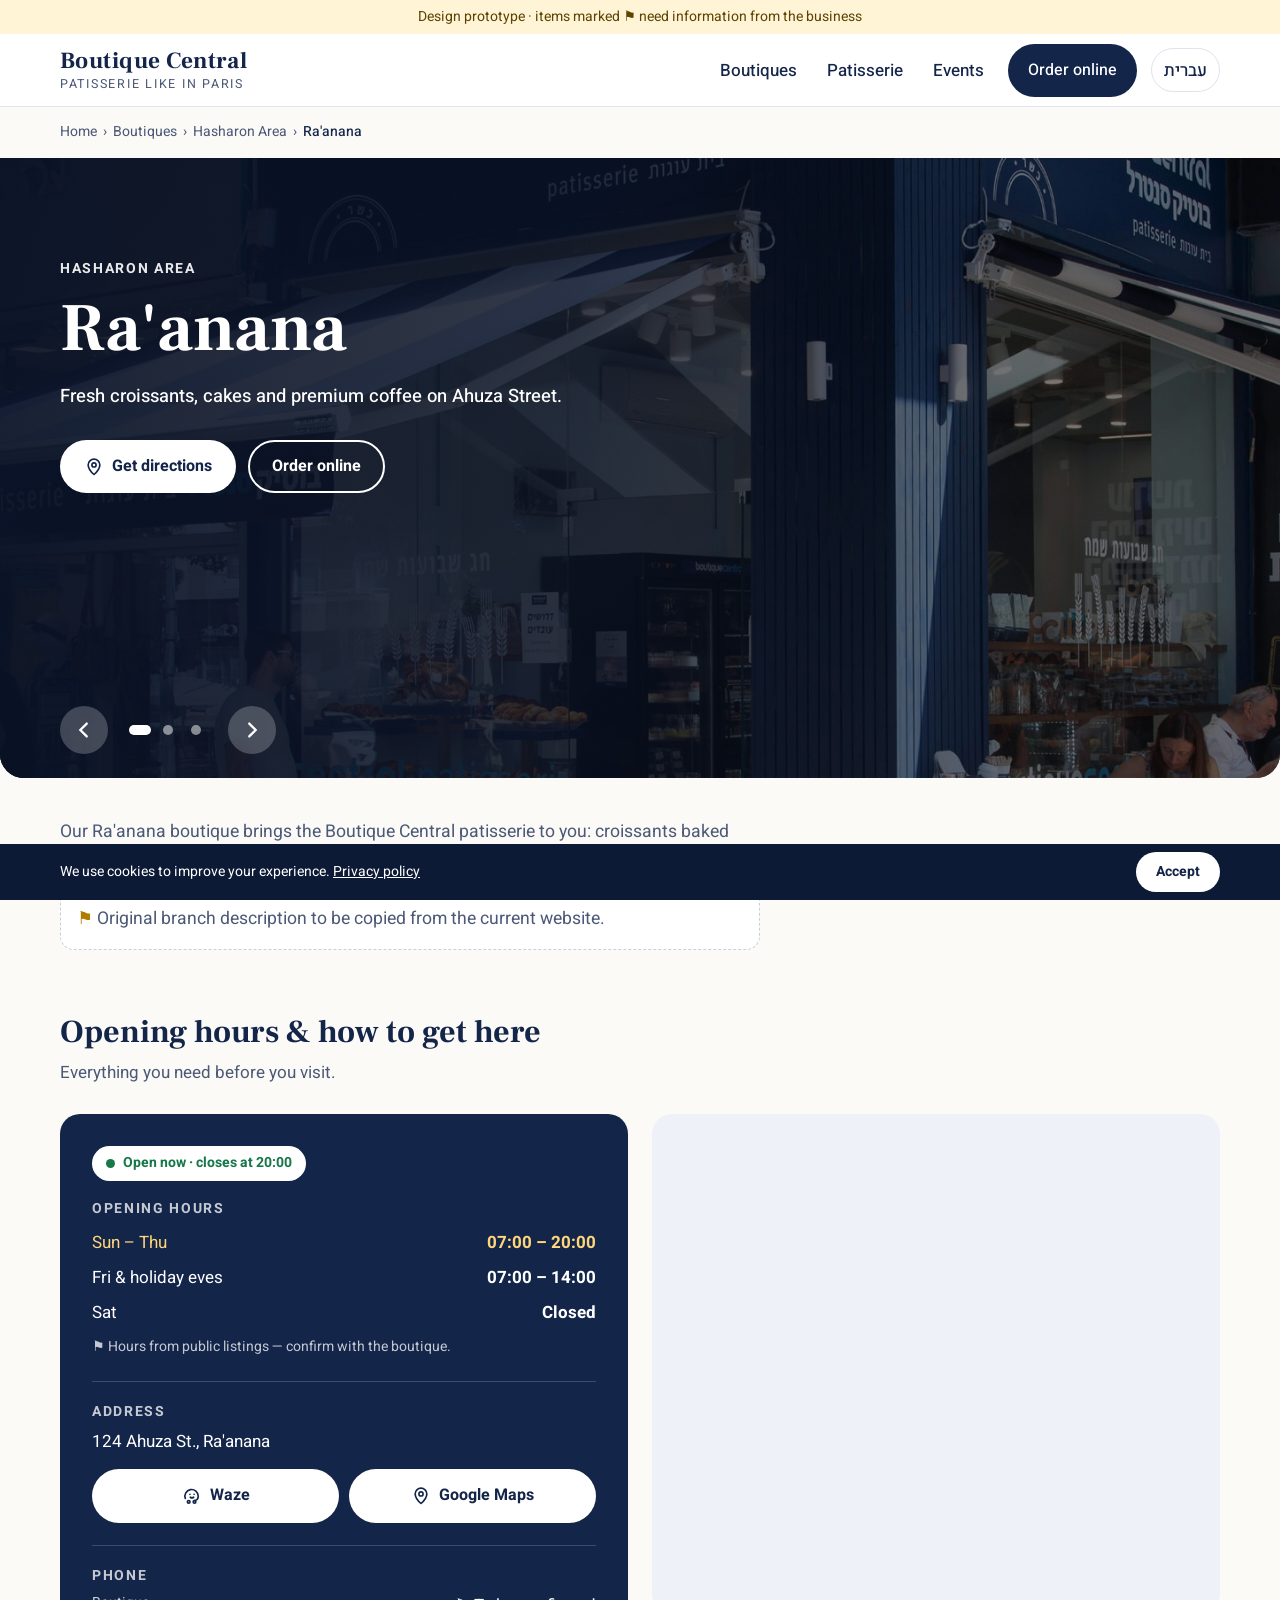
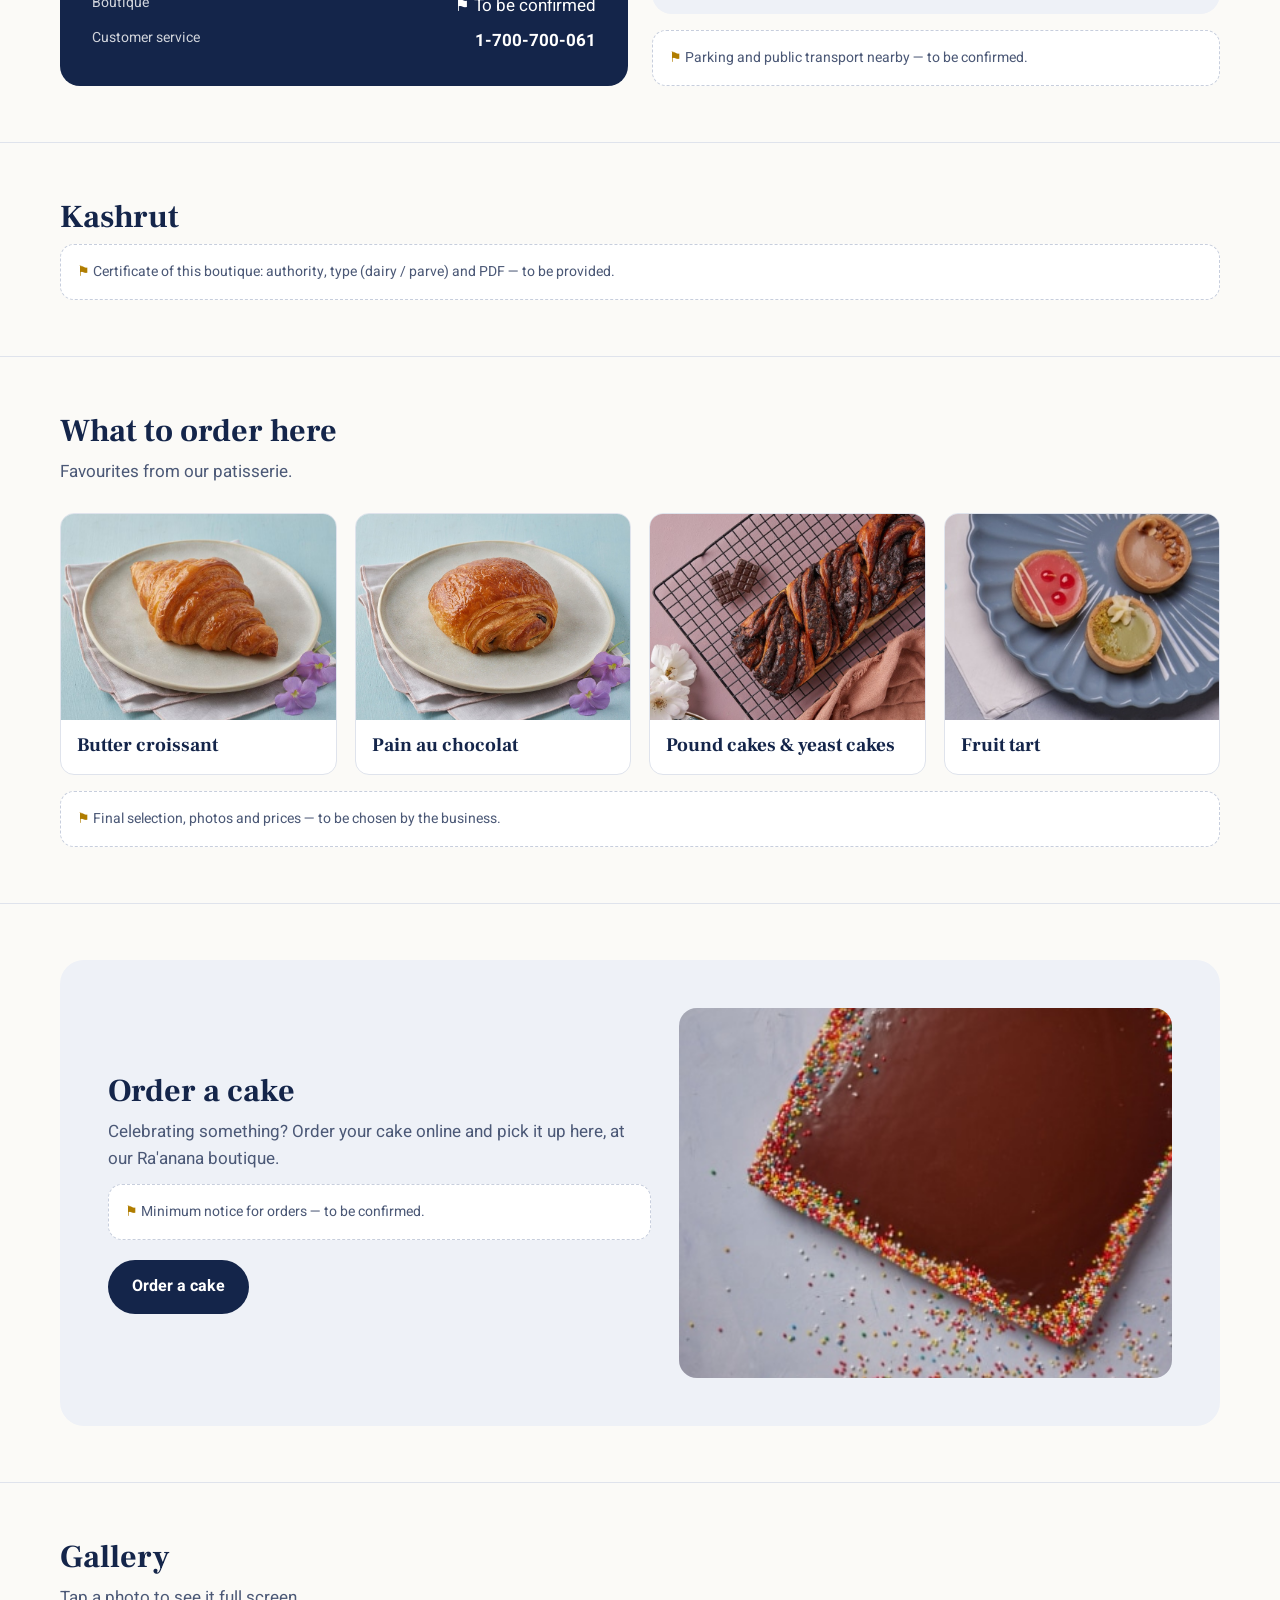
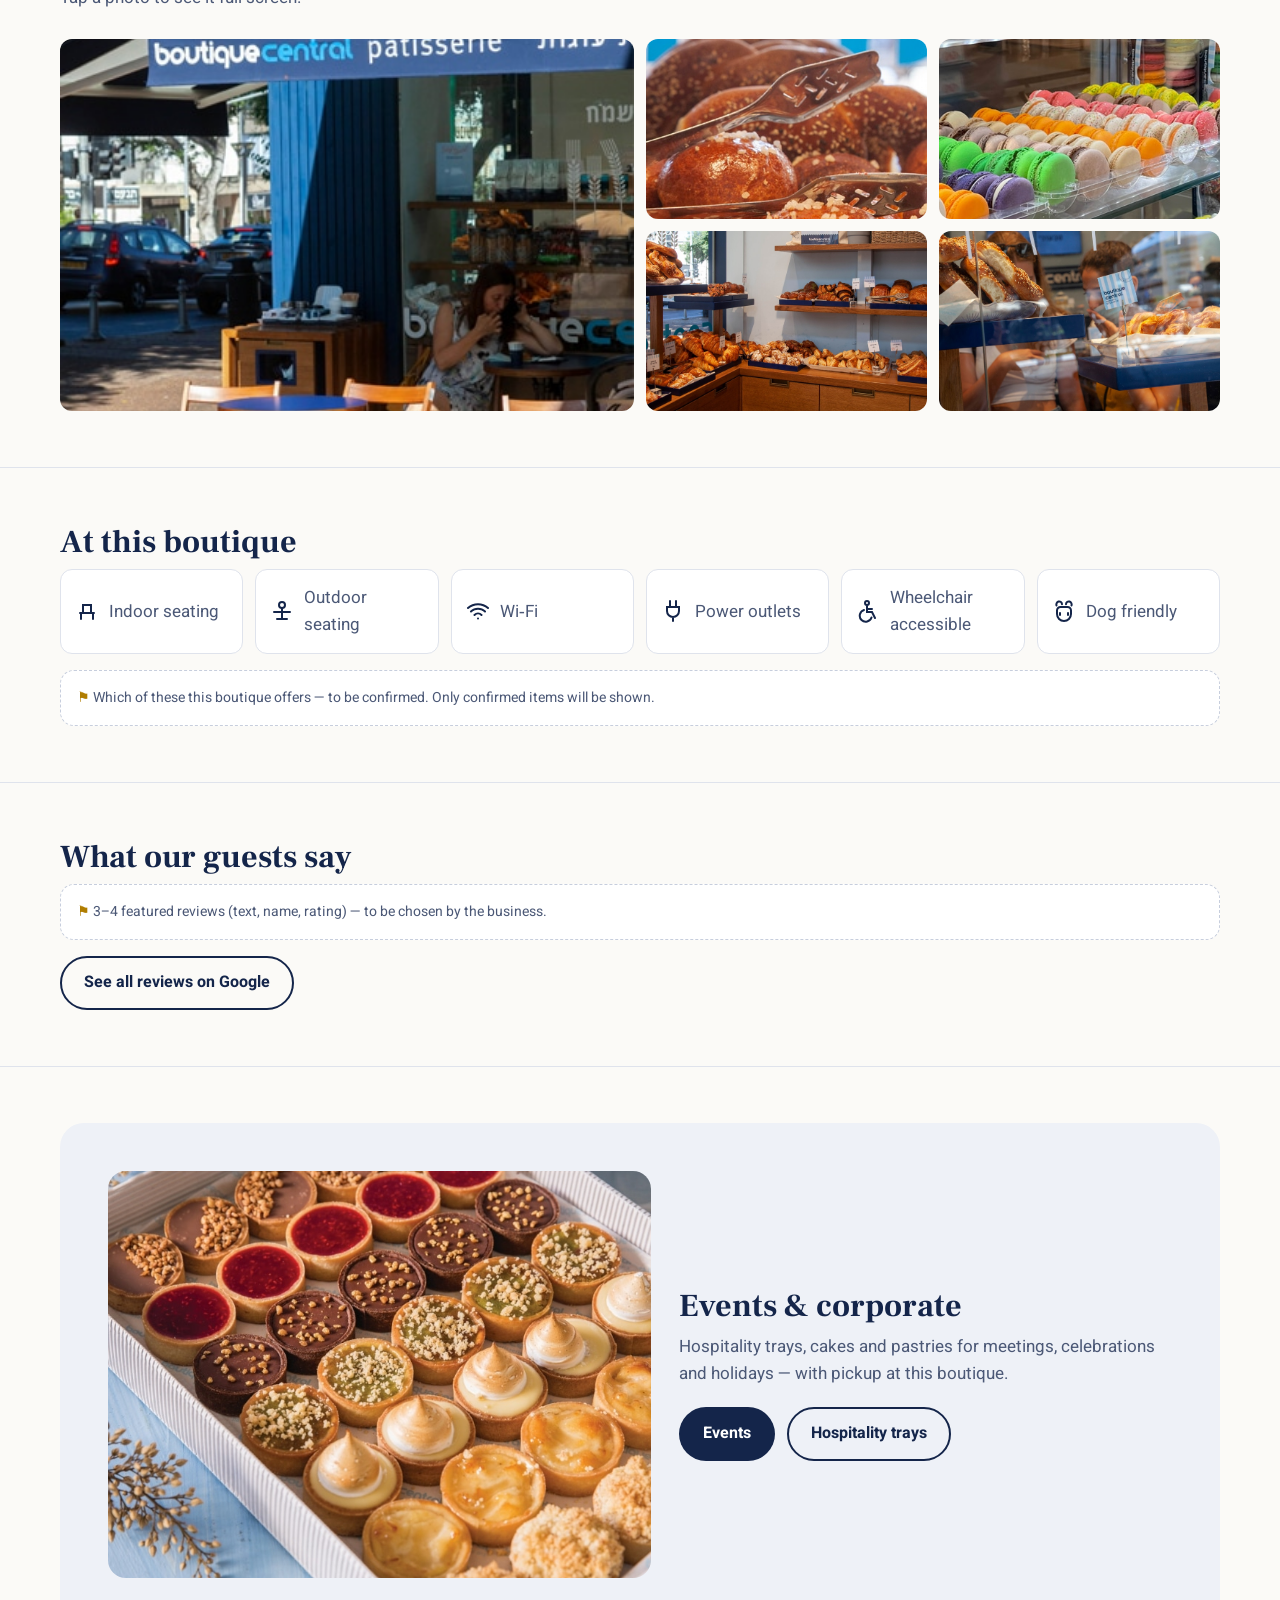
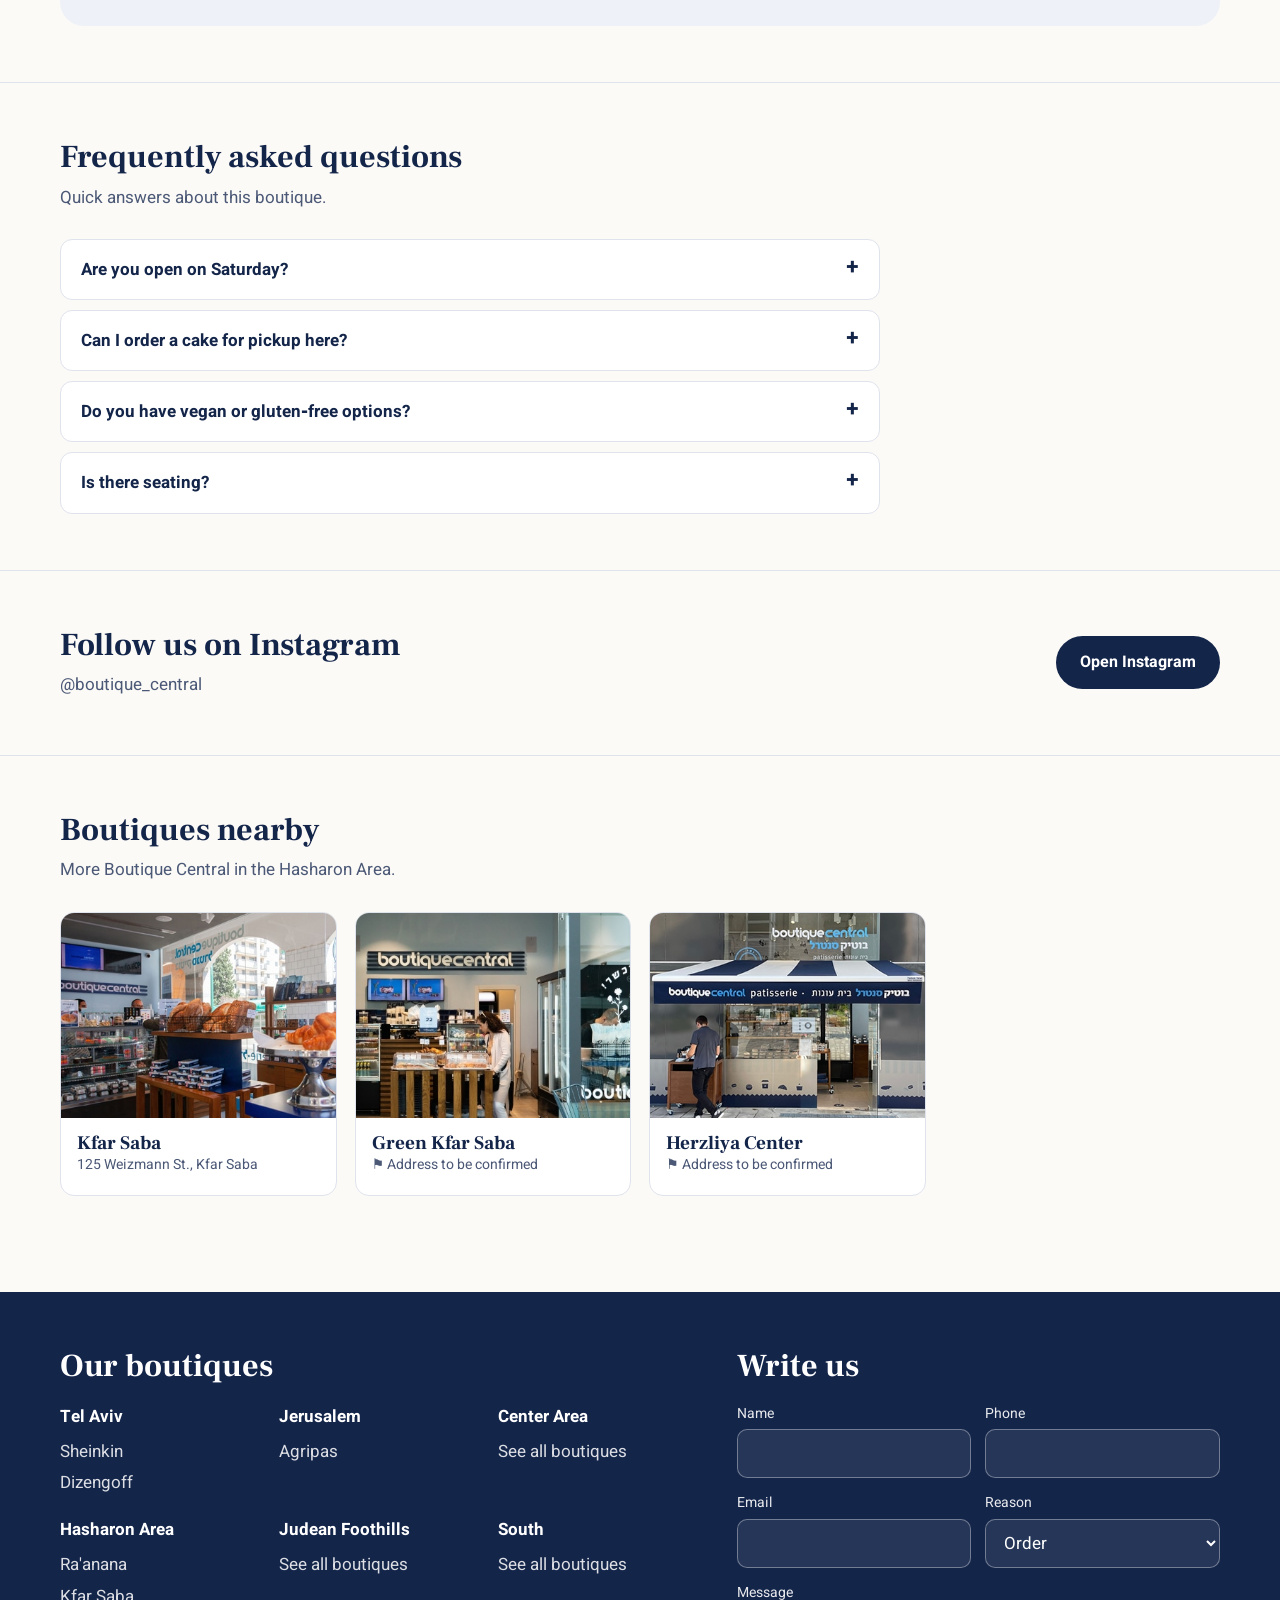
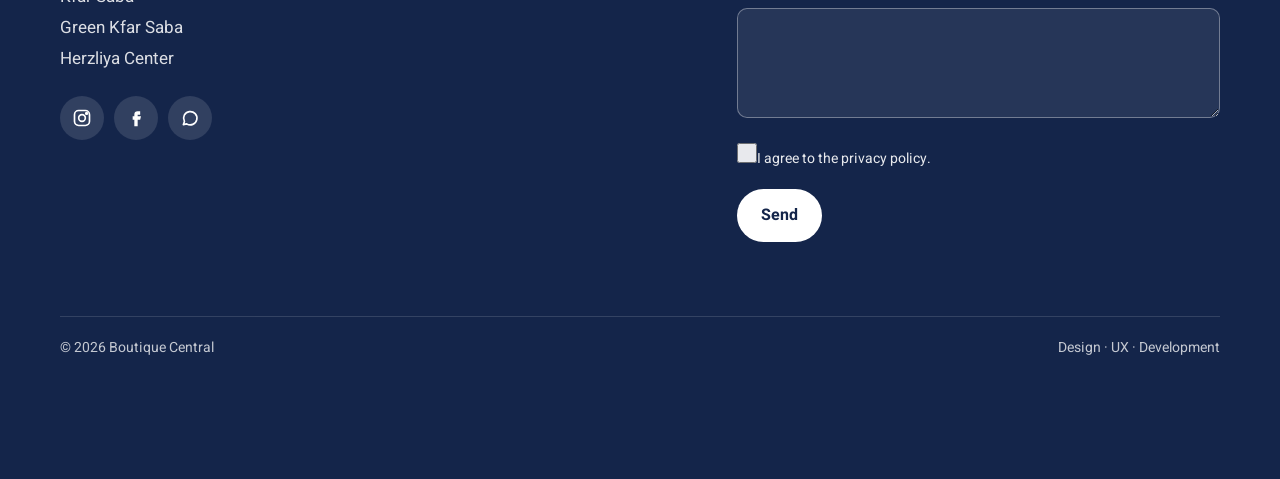
==== commit 3a096b28: "Replace Boutique Central placeholder boxes with real photos Download the homepage, category, product" ====
--- a/boutique-central/boutique.html
+++ b/boutique-central/boutique.html
@@ -48,9 +48,9 @@
     <!-- Portada con carrusel -->
     <div class="hero" aria-roledescription="carousel">
       <div class="slides">
-        <div class="slide active" role="group" aria-roledescription="slide"><div class="ph ph-1"></div></div>
-        <div class="slide" role="group" aria-roledescription="slide"><div class="ph ph-2"></div></div>
-        <div class="slide" role="group" aria-roledescription="slide"><div class="ph ph-3"></div></div>
+        <div class="slide active" role="group" aria-roledescription="slide"><img class="ph" data-bimg="header" alt=""></div>
+        <div class="slide" role="group" aria-roledescription="slide"><img class="ph" data-bimg="4" alt=""></div>
+        <div class="slide" role="group" aria-roledescription="slide"><img class="ph" data-bimg="5" alt=""></div>
       </div>
       <div class="container hero-content">
         <span class="zone" data-b="zoneName"></span>
@@ -139,10 +139,10 @@
         <h2 data-i18n="what_h">What to order here</h2>
         <p class="lead" data-i18n="what_sub">Favourites from our patisserie.</p>
         <div class="cards">
-          <article class="card"><div class="ph ph-1"></div><div class="body"><h3 data-i18n="p1">Butter croissant</h3></div></article>
-          <article class="card"><div class="ph ph-3"></div><div class="body"><h3 data-i18n="p2">Pain au chocolat</h3></div></article>
-          <article class="card"><div class="ph ph-2"></div><div class="body"><h3 data-i18n="p3">Pound cakes &amp; yeast cakes</h3></div></article>
-          <article class="card"><div class="ph ph-4"></div><div class="body"><h3 data-i18n="p4">Fruit tart</h3></div></article>
+          <article class="card"><img class="ph" src="img/products/butter-croissant.jpg" alt="" loading="lazy"><div class="body"><h3 data-i18n="p1">Butter croissant</h3></div></article>
+          <article class="card"><img class="ph" src="img/products/chocolate-croissant.jpg" alt="" loading="lazy"><div class="body"><h3 data-i18n="p2">Pain au chocolat</h3></div></article>
+          <article class="card"><img class="ph" src="img/products/chocolate-krantz.jpg" alt="" loading="lazy"><div class="body"><h3 data-i18n="p3">Pound cakes &amp; yeast cakes</h3></div></article>
+          <article class="card"><img class="ph" src="img/products/mini-tarts.jpg" alt="" loading="lazy"><div class="body"><h3 data-i18n="p4">Fruit tart</h3></div></article>
         </div>
         <p class="pending" style="margin-top:16px" data-i18n="what_pending">Final selection, photos and prices — to be chosen by the business.</p>
       </div>
@@ -160,7 +160,7 @@
               <a class="btn btn-solid" data-link="order" href="#" target="_blank" rel="noopener" data-i18n="cake_btn">Order a cake</a>
             </div>
           </div>
-          <div class="ph ph-4"></div>
+          <img class="ph" src="img/products/birthday-cake.jpg" alt="" loading="lazy">
         </div>
       </div>
     </section>
@@ -171,11 +171,11 @@
         <h2 data-i18n="gallery_h">Gallery</h2>
         <p class="lead" data-i18n="gallery_sub">Tap a photo to see it full screen.</p>
         <div class="gallery" id="gallery-grid">
-          <button type="button"><div class="ph ph-1"><span data-i18n="photo">Photo</span></div></button>
-          <button type="button"><div class="ph ph-2"><span data-i18n="photo">Photo</span></div></button>
-          <button type="button"><div class="ph ph-3"><span data-i18n="photo">Photo</span></div></button>
-          <button type="button"><div class="ph ph-4"><span data-i18n="photo">Photo</span></div></button>
-          <button type="button"><div class="ph ph-5"><span data-i18n="photo">Photo</span></div></button>
+          <button type="button"><img class="ph" data-bimg="1" alt="" loading="lazy"></button>
+          <button type="button"><img class="ph" data-bimg="2" alt="" loading="lazy"></button>
+          <button type="button"><img class="ph" data-bimg="3" alt="" loading="lazy"></button>
+          <button type="button"><img class="ph" data-bimg="4" alt="" loading="lazy"></button>
+          <button type="button"><img class="ph" data-bimg="5" alt="" loading="lazy"></button>
         </div>
       </div>
     </section>
@@ -209,7 +209,7 @@
     <section id="events">
       <div class="container">
         <div class="panel split">
-          <div class="ph ph-5"></div>
+          <img class="ph" src="img/products/hospitality-tray.jpg" alt="" loading="lazy">
           <div>
             <h2 data-i18n="events_h">Events &amp; corporate</h2>
             <p class="lead" style="margin-bottom:0" data-i18n="events_p">Hospitality trays, cakes and pastries for meetings, celebrations and holidays — with pickup at this boutique.</p>
@@ -325,7 +325,7 @@
   <div class="modal" id="club" aria-hidden="true">
     <div class="dialog" role="dialog" aria-modal="true" aria-labelledby="club-title">
       <button class="close" type="button" id="club-close" data-i18n-aria="close">×</button>
-      <div class="ph ph-1"></div>
+      <img class="ph" src="img/hero-coffee.jpg" alt="" loading="lazy">
       <div class="inner">
         <p class="title" id="club-title" data-i18n="club_h">Join the Boutique Central club</p>
         <p data-i18n="club_p">Join us and get member benefits and news from the patisserie.</p>
@@ -337,7 +337,7 @@
   <div class="lightbox" id="lightbox" role="dialog" aria-modal="true" data-i18n-aria="gallery_h">
     <button class="close" type="button" id="lb-close" data-i18n-aria="close">×</button>
     <button class="arrow prev" type="button" id="lb-prev" data-i18n-aria="prev_photo"><svg viewBox="0 0 24 24" fill="none" stroke="currentColor" stroke-width="2.5" stroke-linecap="round"><path d="M15 5l-7 7 7 7"/></svg></button>
-    <figure id="lb-figure"><div class="ph"></div></figure>
+    <figure id="lb-figure"><img class="ph" alt=""></figure>
     <button class="arrow next" type="button" id="lb-next" data-i18n-aria="next_photo"><svg viewBox="0 0 24 24" fill="none" stroke="currentColor" stroke-width="2.5" stroke-linecap="round"><path d="M9 5l7 7-7 7"/></svg></button>
   </div>
 
@@ -442,7 +442,7 @@
       list.forEach((b, i) => {
         const a = document.createElement("a");
         a.className = "card"; a.href = BC.branchUrl(b.slug); a.style.textDecoration = "none";
-        a.innerHTML = `<div class="ph ph-${(i % 5) + 2}"></div><div class="body"><h3></h3><p></p></div>`;
+        a.innerHTML = `<img class="ph" src="${BC.branchImg(b.slug, "card")}" alt="" loading="lazy"><div class="body"><h3></h3><p></p></div>`;
         a.querySelector("h3").textContent = BC.loc(b.name);
         a.querySelector("p").textContent = BC.loc(b.address) || BC.t("addr_missing");
         box.appendChild(a);
@@ -493,6 +493,7 @@
         a2q: fill(BC.t("a2q")),
         nearbySub: fill(BC.t("nearby_sub"))
       };
+      document.querySelectorAll("[data-bimg]").forEach(img => { img.src = BC.branchImg(B.slug, img.dataset.bimg); });
       document.querySelectorAll("[data-b]").forEach(el => { el.textContent = v[el.dataset.b]; });
       document.title = fill(BC.t("title"));
       document.getElementById("map").title = fill(BC.t("map_title"));
@@ -531,7 +532,7 @@
     function lbShow(i) {
       lbIndex = (i + thumbs.length) % thumbs.length;
       const src = thumbs[lbIndex].querySelector(".ph");
-      lbFig.className = src.className; lbFig.innerHTML = src.innerHTML;
+      lbFig.src = src.src; lbFig.alt = thumbs[lbIndex].getAttribute("aria-label") || "";
     }
     thumbs.forEach((b, i) => b.addEventListener("click", () => { lbShow(i); BC.openDialog(lightbox, document.getElementById("lb-close")); }));
     document.getElementById("lb-close").addEventListener("click", BC.closeDialog);
--- a/boutique-central/styles.css
+++ b/boutique-central/styles.css
@@ -118,12 +118,7 @@
 .slide { position: absolute; inset: 0; opacity: 0; transition: opacity .6s ease; }
 .slide.active { opacity: 1; }
 .ph { width: 100%; height: 100%; display: grid; place-items: center; }
-.ph span { font-size: var(--fs-sm); letter-spacing: .1em; text-transform: uppercase; opacity: .55; }
-.ph-1 { background: radial-gradient(circle at 70% 40%, #e8b77a, #9a5b2a 55%, #3c2414); }
-.ph-2 { background: radial-gradient(circle at 60% 60%, #f3d9b1, #b9875a 50%, #4a2e1a); }
-.ph-3 { background: radial-gradient(circle at 75% 30%, #d8c3a5, #7d5a44 55%, #2b1d14); }
-.ph-4 { background: radial-gradient(circle at 40% 50%, #f0c7c0, #b56b6b 55%, #3e1f24); }
-.ph-5 { background: radial-gradient(circle at 50% 40%, #e9dcc6, #a08867 55%, #33291d); }
+img.ph { display: block; object-fit: cover; }
 .hero::after {
   content: ""; position: absolute; inset: 0; pointer-events: none;
   background: linear-gradient(to right, rgba(10,20,42,.88) 0%, rgba(10,20,42,.65) 45%, rgba(10,20,42,.1) 80%);
@@ -204,6 +199,7 @@
 .lightbox { position: fixed; inset: 0; z-index: 80; background: rgba(8,14,30,.92); display: none; place-items: center; padding: 24px; }
 .lightbox.open { display: grid; }
 .lightbox figure { width: min(960px, 100%); aspect-ratio: 3 / 2; border-radius: 12px; overflow: hidden; color: #fff; }
+.lightbox img.ph { object-fit: contain; }
 .lightbox .close, .lightbox .arrow { position: absolute; }
 .lightbox .close { top: 16px; inset-inline-end: 16px; width: 48px; height: 48px; border-radius: 50%; border: 0; background: rgba(255,255,255,.2); color: #fff; font-size: 1.6rem; }
 .lightbox .prev { inset-inline-start: 16px; top: 50%; translate: 0 -50%; }
